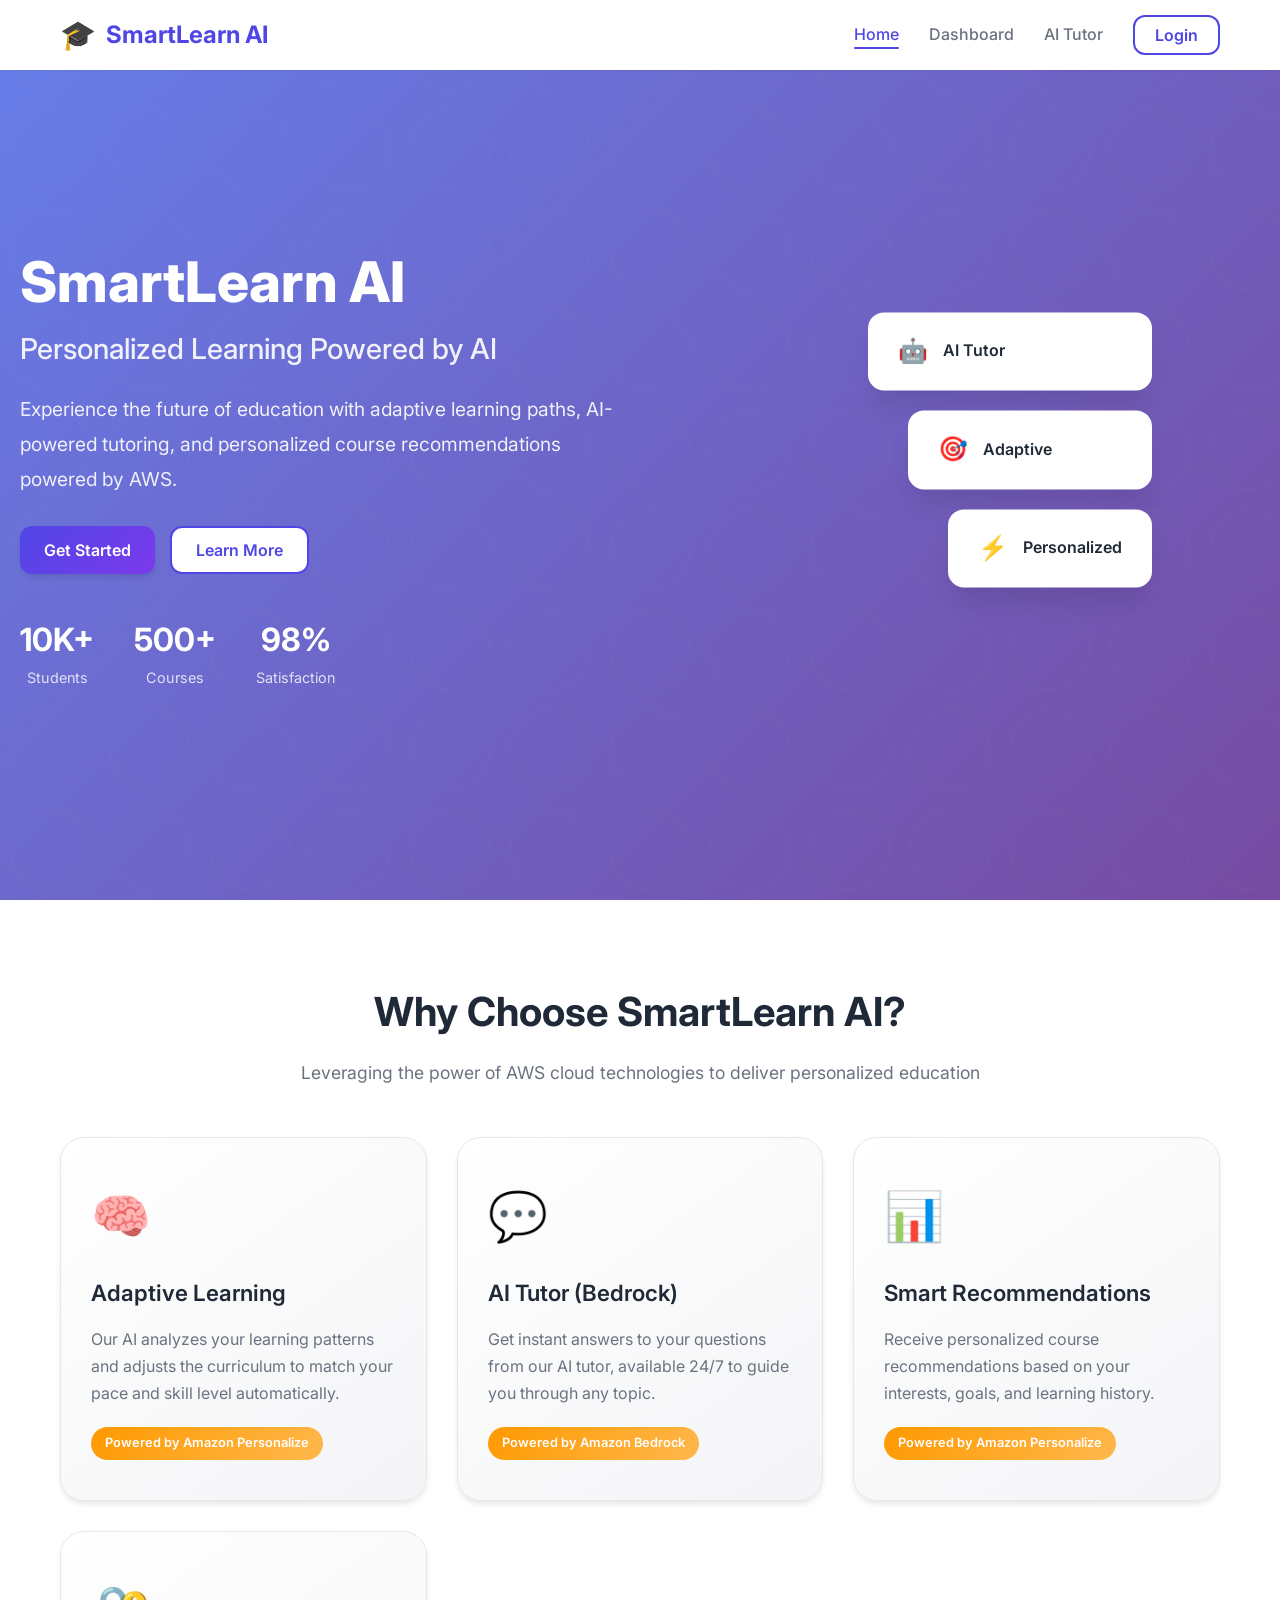
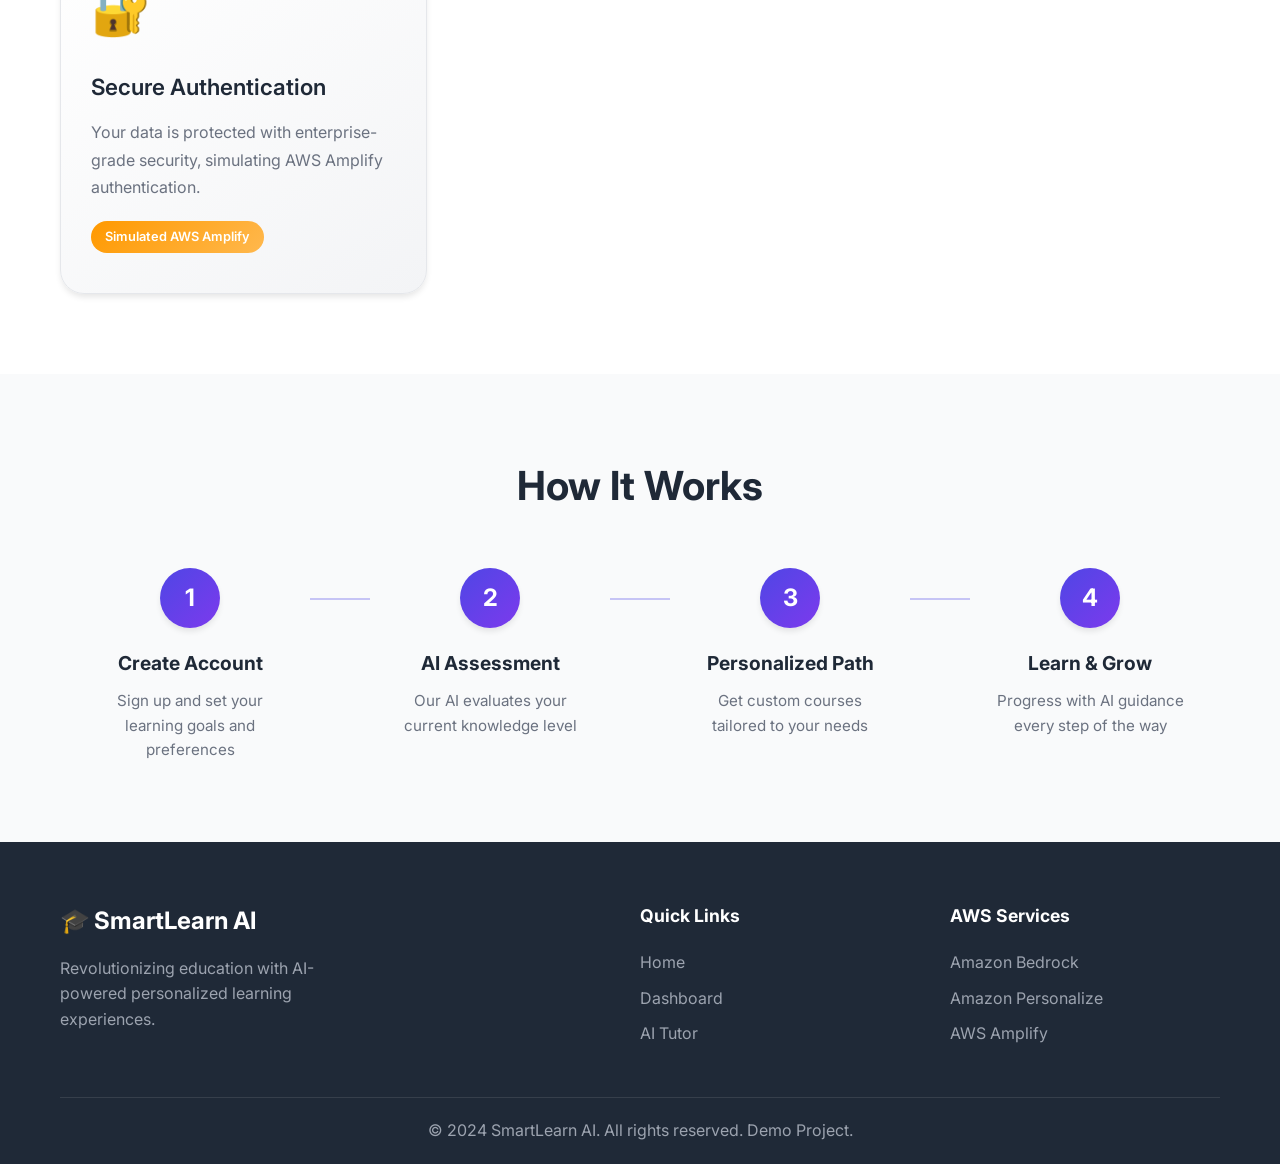
==== smartlearn-ai/index.html @ 58384b1f "first commit" ====
<!DOCTYPE html>
<html lang="en">
<head>
    <meta charset="UTF-8">
    <meta name="viewport" content="width=device-width, initial-scale=1.0">
    <title>SmartLearn AI - Personalized Learning Platform</title>
    <link rel="stylesheet" href="css/style.css">
    <!-- Google Fonts -->
    <link href="https://fonts.googleapis.com/css2?family=Inter:wght@300;400;500;600;700&display=swap" rel="stylesheet">
</head>
<body>
    <!-- Navigation -->
    <nav class="navbar">
        <div class="nav-container">
            <div class="nav-logo">
                <span class="logo-icon">🎓</span>
                <span class="logo-text">SmartLearn AI</span>
            </div>
            <ul class="nav-links">
                <li><a href="index.html" class="active">Home</a></li>
                <li><a href="dashboard.html" id="nav-dashboard">Dashboard</a></li>
                <li><a href="tutor.html" id="nav-tutor">AI Tutor</a></li>
                <li id="auth-link"><button class="btn btn-outline" onclick="openAuthModal()">Login</button></li>
                <li id="logout-link" style="display: none;"><button class="btn btn-outline" onclick="logout()">Logout</button></li>
            </ul>
            <div class="mobile-menu">
                <span></span>
                <span></span>
                <span></span>
            </div>
        </div>
    </nav>

    <!-- Hero Section -->
    <header class="hero">
        <div class="hero-content">
            <h1>SmartLearn AI</h1>
            <h2>Personalized Learning Powered by AI</h2>
            <p>Experience the future of education with adaptive learning paths, AI-powered tutoring, and personalized course recommendations powered by AWS.</p>
            <div class="hero-buttons">
                <button class="btn btn-primary" onclick="openAuthModal()">Get Started</button>
                <button class="btn btn-secondary" onclick="scrollToFeatures()">Learn More</button>
            </div>
            <div class="hero-stats">
                <div class="stat-item">
                    <span class="stat-number">10K+</span>
                    <span class="stat-label">Students</span>
                </div>
                <div class="stat-item">
                    <span class="stat-number">500+</span>
                    <span class="stat-label">Courses</span>
                </div>
                <div class="stat-item">
                    <span class="stat-number">98%</span>
                    <span class="stat-label">Satisfaction</span>
                </div>
            </div>
        </div>
        <div class="hero-visual">
            <div class="floating-card card-1">
                <span class="card-icon">🤖</span>
                <span>AI Tutor</span>
            </div>
            <div class="floating-card card-2">
                <span class="card-icon">🎯</span>
                <span>Adaptive</span>
            </div>
            <div class="floating-card card-3">
                <span class="card-icon">⚡</span>
                <span>Personalized</span>
            </div>
        </div>
    </header>

    <!-- Features Section -->
    <section class="features" id="features">
        <div class="container">
            <h2 class="section-title">Why Choose SmartLearn AI?</h2>
            <p class="section-subtitle">Leveraging the power of AWS cloud technologies to deliver personalized education</p>
            <div class="features-grid">
                <div class="feature-card">
                    <div class="feature-icon">🧠</div>
                    <h3>Adaptive Learning</h3>
                    <p>Our AI analyzes your learning patterns and adjusts the curriculum to match your pace and skill level automatically.</p>
                    <div class="aws-tag">
                        <span>Powered by Amazon Personalize</span>
                    </div>
                </div>
                <div class="feature-card">
                    <div class="feature-icon">💬</div>
                    <h3>AI Tutor (Bedrock)</h3>
                    <p>Get instant answers to your questions from our AI tutor, available 24/7 to guide you through any topic.</p>
                    <div class="aws-tag">
                        <span>Powered by Amazon Bedrock</span>
                    </div>
                </div>
                <div class="feature-card">
                    <div class="feature-icon">📊</div>
                    <h3>Smart Recommendations</h3>
                    <p>Receive personalized course recommendations based on your interests, goals, and learning history.</p>
                    <div class="aws-tag">
                        <span>Powered by Amazon Personalize</span>
                    </div>
                </div>
                <div class="feature-card">
                    <div class="feature-icon">🔐</div>
                    <h3>Secure Authentication</h3>
                    <p>Your data is protected with enterprise-grade security, simulating AWS Amplify authentication.</p>
                    <div class="aws-tag">
                        <span>Simulated AWS Amplify</span>
                    </div>
                </div>
            </div>
        </div>
    </section>

    <!-- How It Works Section -->
    <section class="how-it-works">
        <div class="container">
            <h2 class="section-title">How It Works</h2>
            <div class="steps-container">
                <div class="step">
                    <div class="step-number">1</div>
                    <h3>Create Account</h3>
                    <p>Sign up and set your learning goals and preferences</p>
                </div>
                <div class="step-connector"></div>
                <div class="step">
                    <div class="step-number">2</div>
                    <h3>AI Assessment</h3>
                    <p>Our AI evaluates your current knowledge level</p>
                </div>
                <div class="step-connector"></div>
                <div class="step">
                    <div class="step-number">3</div>
                    <h3>Personalized Path</h3>
                    <p>Get custom courses tailored to your needs</p>
                </div>
                <div class="step-connector"></div>
                <div class="step">
                    <div class="step-number">4</div>
                    <h3>Learn & Grow</h3>
                    <p>Progress with AI guidance every step of the way</p>
                </div>
            </div>
        </div>
    </section>

    <!-- Footer -->
    <footer class="footer">
        <div class="container">
            <div class="footer-content">
                <div class="footer-brand">
                    <span class="logo-icon">🎓</span>
                    <span class="logo-text">SmartLearn AI</span>
                    <p>Revolutionizing education with AI-powered personalized learning experiences.</p>
                </div>
                <div class="footer-links">
                    <h4>Quick Links</h4>
                    <ul>
                        <li><a href="index.html">Home</a></li>
                        <li><a href="dashboard.html">Dashboard</a></li>
                        <li><a href="tutor.html">AI Tutor</a></li>
                    </ul>
                </div>
                <div class="footer-links">
                    <h4>AWS Services</h4>
                    <ul>
                        <li><span>Amazon Bedrock</span></li>
                        <li><span>Amazon Personalize</span></li>
                        <li><span>AWS Amplify</span></li>
                    </ul>
                </div>
            </div>
            <div class="footer-bottom">
                <p>&copy; 2024 SmartLearn AI. All rights reserved. Demo Project.</p>
            </div>
        </div>
    </footer>

    <!-- Auth Modal -->
    <div class="modal" id="auth-modal">
        <div class="modal-content">
            <div class="modal-header">
                <h2 id="auth-modal-title">Welcome to SmartLearn AI</h2>
                <button class="modal-close" onclick="closeAuthModal()">&times;</button>
            </div>
            <div class="modal-body">
                <!-- Login Form -->
                <form id="login-form" onsubmit="handleLogin(event)">
                    <div class="form-group">
                        <label for="login-name">Your Name</label>
                        <input type="text" id="login-name" placeholder="Enter your name" required>
                    </div>
                    <div class="form-group">
                        <label for="login-level">Learning Level</label>
                        <select id="login-level" required>
                            <option value="">Select your level</option>
                            <option value="beginner">Beginner</option>
                            <option value="intermediate">Intermediate</option>
                            <option value="advanced">Advanced</option>
                        </select>
                    </div>
                    <button type="submit" class="btn btn-primary btn-block">Start Learning</button>
                    <p class="form-footer">Demo: No real authentication required</p>
                </form>
            </div>
        </div>
    </div>

    <script src="js/main.js"></script>
</body>
</html>
---- smartlearn-ai/css/style.css ----
/* ========================================
   SmartLearn AI - Main Stylesheet
   ======================================== */

/* CSS Variables */
:root {
    --primary-color: #4F46E5;
    --primary-dark: #4338CA;
    --primary-light: #818CF8;
    --secondary-color: #10B981;
    --accent-color: #F59E0B;
    --bg-light: #F9FAFB;
    --bg-white: #FFFFFF;
    --text-dark: #1F2937;
    --text-gray: #6B7280;
    --text-light: #9CA3AF;
    --border-color: #E5E7EB;
    --shadow-sm: 0 1px 2px 0 rgba(0, 0, 0, 0.05);
    --shadow-md: 0 4px 6px -1px rgba(0, 0, 0, 0.1);
    --shadow-lg: 0 10px 15px -3px rgba(0, 0, 0, 0.1);
    --shadow-xl: 0 20px 25px -5px rgba(0, 0, 0, 0.1);
    --gradient-primary: linear-gradient(135deg, #4F46E5 0%, #7C3AED 100%);
    --gradient-hero: linear-gradient(135deg, #667EEA 0%, #764BA2 100%);
    --gradient-card: linear-gradient(145deg, #FFFFFF 0%, #F3F4F6 100%);
    --radius-sm: 8px;
    --radius-md: 12px;
    --radius-lg: 16px;
    --radius-xl: 24px;
    --transition: all 0.3s ease;
}

/* Reset & Base Styles */
* {
    margin: 0;
    padding: 0;
    box-sizing: border-box;
}

html {
    scroll-behavior: smooth;
}

body {
    font-family: 'Inter', -apple-system, BlinkMacSystemFont, 'Segoe UI', Roboto, sans-serif;
    font-size: 16px;
    line-height: 1.6;
    color: var(--text-dark);
    background-color: var(--bg-light);
    overflow-x: hidden;
}

a {
    text-decoration: none;
    color: inherit;
}

ul {
    list-style: none;
}

button {
    cursor: pointer;
    border: none;
    outline: none;
    font-family: inherit;
}

input, select, textarea {
    font-family: inherit;
    outline: none;
}

.container {
    max-width: 1200px;
    margin: 0 auto;
    padding: 0 20px;
}

/* ========================================
   Navigation Bar
   ======================================== */
.navbar {
    background: var(--bg-white);
    box-shadow: var(--shadow-sm);
    position: fixed;
    top: 0;
    left: 0;
    right: 0;
    z-index: 1000;
    transition: var(--transition);
}

.navbar.scrolled {
    box-shadow: var(--shadow-md);
}

.nav-container {
    max-width: 1200px;
    margin: 0 auto;
    padding: 0 20px;
    display: flex;
    justify-content: space-between;
    align-items: center;
    height: 70px;
}

.nav-logo {
    display: flex;
    align-items: center;
    gap: 10px;
    font-size: 1.5rem;
    font-weight: 700;
    color: var(--primary-color);
}

.logo-icon {
    font-size: 1.8rem;
}

.nav-links {
    display: flex;
    align-items: center;
    gap: 30px;
}

.nav-links a {
    font-weight: 500;
    color: var(--text-gray);
    transition: var(--transition);
    position: relative;
}

.nav-links a:hover,
.nav-links a.active {
    color: var(--primary-color);
}

.nav-links a.active::after {
    content: '';
    position: absolute;
    bottom: -5px;
    left: 0;
    right: 0;
    height: 2px;
    background: var(--primary-color);
    border-radius: 2px;
}

.mobile-menu {
    display: none;
    flex-direction: column;
    gap: 5px;
    cursor: pointer;
}

.mobile-menu span {
    width: 25px;
    height: 3px;
    background: var(--text-dark);
    border-radius: 3px;
    transition: var(--transition);
}

/* Buttons */
.btn {
    display: inline-flex;
    align-items: center;
    justify-content: center;
    padding: 12px 24px;
    font-size: 1rem;
    font-weight: 600;
    border-radius: var(--radius-md);
    transition: var(--transition);
    gap: 8px;
}

.btn-primary {
    background: var(--gradient-primary);
    color: white;
    box-shadow: var(--shadow-md);
}

.btn-primary:hover {
    transform: translateY(-2px);
    box-shadow: var(--shadow-lg);
}

.btn-secondary {
    background: var(--bg-white);
    color: var(--primary-color);
    border: 2px solid var(--primary-color);
}

.btn-secondary:hover {
    background: var(--primary-color);
    color: white;
}

.btn-outline {
    background: transparent;
    color: var(--primary-color);
    border: 2px solid var(--primary-color);
    padding: 8px 20px;
}

.btn-outline:hover {
    background: var(--primary-color);
    color: white;
}

.btn-block {
    width: 100%;
}

.btn-large {
    padding: 16px 32px;
    font-size: 1.1rem;
}

/* ========================================
   Hero Section
   ======================================== */
.hero {
    min-height: 100vh;
    display: flex;
    align-items: center;
    background: var(--gradient-hero);
    padding: 100px 20px 60px;
    position: relative;
    overflow: hidden;
}

.hero::before {
    content: '';
    position: absolute;
    top: 0;
    left: 0;
    right: 0;
    bottom: 0;
    background: url('data:image/svg+xml,<svg xmlns="http://www.w3.org/2000/svg" viewBox="0 0 100 100"><circle cx="50" cy="50" r="40" fill="none" stroke="rgba(255,255,255,0.1)" stroke-width="0.5"/></svg>') repeat;
    background-size: 100px 100px;
    opacity: 0.5;
}

.hero-content {
    max-width: 600px;
    color: white;
    z-index: 1;
}

.hero h1 {
    font-size: 3.5rem;
    font-weight: 800;
    margin-bottom: 10px;
    line-height: 1.2;
}

.hero h2 {
    font-size: 1.8rem;
    font-weight: 500;
    margin-bottom: 20px;
    opacity: 0.9;
}

.hero p {
    font-size: 1.2rem;
    margin-bottom: 30px;
    opacity: 0.9;
    line-height: 1.8;
}

.hero-buttons {
    display: flex;
    gap: 15px;
    margin-bottom: 40px;
}

.hero-stats {
    display: flex;
    gap: 40px;
}

.stat-item {
    text-align: center;
}

.stat-number {
    display: block;
    font-size: 2rem;
    font-weight: 700;
}

.stat-label {
    font-size: 0.9rem;
    opacity: 0.8;
}

.hero-visual {
    position: absolute;
    right: 10%;
    top: 50%;
    transform: translateY(-50%);
    display: flex;
    flex-direction: column;
    gap: 20px;
    z-index: 1;
}

.floating-card {
    background: var(--bg-white);
    padding: 20px 30px;
    border-radius: var(--radius-lg);
    display: flex;
    align-items: center;
    gap: 15px;
    box-shadow: var(--shadow-xl);
    animation: float 3s ease-in-out infinite;
    font-weight: 600;
    color: var(--text-dark);
}

.card-1 {
    animation-delay: 0s;
}

.card-2 {
    animation-delay: 0.5s;
    margin-left: 40px;
}

.card-3 {
    animation-delay: 1s;
    margin-left: 80px;
}

.card-icon {
    font-size: 1.5rem;
}

@keyframes float {
    0%, 100% {
        transform: translateY(0);
    }
    50% {
        transform: translateY(-10px);
    }
}

/* ========================================
   Features Section
   ======================================== */
.features {
    padding: 80px 0;
    background: var(--bg-white);
}

.section-title {
    text-align: center;
    font-size: 2.5rem;
    font-weight: 700;
    margin-bottom: 15px;
    color: var(--text-dark);
}

.section-subtitle {
    text-align: center;
    font-size: 1.1rem;
    color: var(--text-gray);
    margin-bottom: 50px;
}

.features-grid {
    display: grid;
    grid-template-columns: repeat(auto-fit, minmax(280px, 1fr));
    gap: 30px;
    margin-top: 40px;
}

.feature-card {
    background: var(--gradient-card);
    padding: 40px 30px;
    border-radius: var(--radius-xl);
    box-shadow: var(--shadow-md);
    transition: var(--transition);
    border: 1px solid var(--border-color);
}

.feature-card:hover {
    transform: translateY(-10px);
    box-shadow: var(--shadow-xl);
}

.feature-icon {
    font-size: 3rem;
    margin-bottom: 20px;
}

.feature-card h3 {
    font-size: 1.4rem;
    font-weight: 600;
    margin-bottom: 15px;
    color: var(--text-dark);
}

.feature-card p {
    color: var(--text-gray);
    line-height: 1.7;
    margin-bottom: 20px;
}

.aws-tag {
    display: inline-block;
    background: linear-gradient(135deg, #FF9900 0%, #FFB84D 100%);
    color: white;
    padding: 6px 14px;
    border-radius: 20px;
    font-size: 0.8rem;
    font-weight: 600;
}

/* ========================================
   How It Works Section
   ======================================== */
.how-it-works {
    padding: 80px 0;
    background: var(--bg-light);
}

.steps-container {
    display: flex;
    justify-content: center;
    align-items: flex-start;
    gap: 20px;
    flex-wrap: wrap;
    margin-top: 50px;
}

.step {
    text-align: center;
    max-width: 200px;
}

.step-number {
    width: 60px;
    height: 60px;
    background: var(--gradient-primary);
    color: white;
    border-radius: 50%;
    display: flex;
    align-items: center;
    justify-content: center;
    font-size: 1.5rem;
    font-weight: 700;
    margin: 0 auto 20px;
    box-shadow: var(--shadow-md);
}

.step h3 {
    font-size: 1.2rem;
    margin-bottom: 10px;
    color: var(--text-dark);
}

.step p {
    color: var(--text-gray);
    font-size: 0.95rem;
}

.step-connector {
    width: 60px;
    height: 2px;
    background: var(--primary-color);
    margin-top: 30px;
    opacity: 0.3;
}

/* ========================================
   Footer
   ======================================== */
.footer {
    background: var(--text-dark);
    color: white;
    padding: 60px 0 20px;
}

.footer-content {
    display: grid;
    grid-template-columns: 2fr 1fr 1fr;
    gap: 40px;
    margin-bottom: 40px;
}

.footer-brand .logo-icon,
.footer-brand .logo-text {
    font-size: 1.5rem;
    font-weight: 700;
}

.footer-brand p {
    margin-top: 15px;
    color: var(--text-light);
    max-width: 300px;
}

.footer-links h4 {
    font-size: 1.1rem;
    margin-bottom: 20px;
    color: white;
}

.footer-links ul li {
    margin-bottom: 10px;
}

.footer-links a,
.footer-links span {
    color: var(--text-light);
    transition: var(--transition);
}

.footer-links a:hover {
    color: var(--primary-light);
}

.footer-bottom {
    text-align: center;
    padding-top: 20px;
    border-top: 1px solid rgba(255, 255, 255, 0.1);
    color: var(--text-light);
}

/* ========================================
   Modal
   ======================================== */
.modal {
    display: none;
    position: fixed;
    top: 0;
    left: 0;
    right: 0;
    bottom: 0;
    background: rgba(0, 0, 0, 0.6);
    z-index: 2000;
    align-items: center;
    justify-content: center;
    animation: fadeIn 0.3s ease;
}

.modal.active {
    display: flex;
}

@keyframes fadeIn {
    from {
        opacity: 0;
    }
    to {
        opacity: 1;
    }
}

.modal-content {
    background: var(--bg-white);
    border-radius: var(--radius-xl);
    max-width: 450px;
    width: 90%;
    box-shadow: var(--shadow-xl);
    animation: slideUp 0.3s ease;
}

@keyframes slideUp {
    from {
        transform: translateY(30px);
        opacity: 0;
    }
    to {
        transform: translateY(0);
        opacity: 1;
    }
}

.modal-header {
    display: flex;
    justify-content: space-between;
    align-items: center;
    padding: 25px 30px;
    border-bottom: 1px solid var(--border-color);
}

.modal-header h2 {
    font-size: 1.5rem;
    font-weight: 600;
}

.modal-close {
    width: 36px;
    height: 36px;
    background: var(--bg-light);
    border-radius: 50%;
    display: flex;
    align-items: center;
    justify-content: center;
    font-size: 1.5rem;
    color: var(--text-gray);
    transition: var(--transition);
}

.modal-close:hover {
    background: var(--border-color);
    color: var(--text-dark);
}

.modal-body {
    padding: 30px;
}

/* Form Styles */
.form-group {
    margin-bottom: 20px;
}

.form-group label {
    display: block;
    margin-bottom: 8px;
    font-weight: 500;
    color: var(--text-dark);
}

.form-group input,
.form-group select {
    width: 100%;
    padding: 14px 16px;
    border: 2px solid var(--border-color);
    border-radius: var(--radius-md);
    font-size: 1rem;
    transition: var(--transition);
}

.form-group input:focus,
.form-group select:focus {
    border-color: var(--primary-color);
    box-shadow: 0 0 0 3px rgba(79, 70, 229, 0.1);
}

.form-footer {
    text-align: center;
    margin-top: 20px;
    font-size: 0.9rem;
    color: var(--text-gray);
}

/* ========================================
   Dashboard Page Styles
   ======================================== */
.dashboard {
    padding: 100px 0 60px;
    min-height: 100vh;
    background: var(--bg-light);
}

.welcome-section {
    display: flex;
    justify-content: space-between;
    align-items: center;
    margin-bottom: 40px;
    flex-wrap: wrap;
    gap: 20px;
}

.welcome-text h1 {
    font-size: 2rem;
    margin-bottom: 10px;
    color: var(--text-dark);
}

.welcome-text p {
    color: var(--text-gray);
}

.user-level-badge {
    background: var(--gradient-primary);
    color: white;
    padding: 12px 24px;
    border-radius: var(--radius-lg);
    display: flex;
    align-items: center;
    gap: 10px;
}

.level-label {
    opacity: 0.9;
}

.level-value {
    font-weight: 700;
    text-transform: capitalize;
}

/* Stats Grid */
.stats-grid {
    display: grid;
    grid-template-columns: repeat(auto-fit, minmax(220px, 1fr));
    gap: 20px;
    margin-bottom: 40px;
}

.stat-card {
    background: var(--bg-white);
    padding: 25px;
    border-radius: var(--radius-lg);
    box-shadow: var(--shadow-sm);
    display: flex;
    align-items: center;
    gap: 20px;
    transition: var(--transition);
}

.stat-card:hover {
    transform: translateY(-5px);
    box-shadow: var(--shadow-md);
}

.stat-card .stat-icon {
    font-size: 2.5rem;
}

.stat-card .stat-info {
    display: flex;
    flex-direction: column;
}

.stat-card .stat-value {
    font-size: 1.8rem;
    font-weight: 700;
    color: var(--text-dark);
}

.stat-card .stat-label {
    color: var(--text-gray);
    font-size: 0.9rem;
}

/* Level Selector */
.level-selector {
    background: var(--bg-white);
    padding: 30px;
    border-radius: var(--radius-xl);
    margin-bottom: 40px;
    box-shadow: var(--shadow-sm);
}

.level-selector h3 {
    margin-bottom: 20px;
    color: var(--text-dark);
}

.level-buttons {
    display: flex;
    gap: 15px;
    flex-wrap: wrap;
}

.level-btn {
    flex: 1;
    min-width: 150px;
    padding: 20px;
    background: var(--bg-light);
    border: 2px solid var(--border-color);
    border-radius: var(--radius-lg);
    display: flex;
    flex-direction: column;
    align-items: center;
    gap: 10px;
    transition: var(--transition);
}

.level-btn:hover {
    border-color: var(--primary-color);
    background: rgba(79, 70, 229, 0.05);
}

.level-btn.active {
    border-color: var(--primary-color);
    background: rgba(79, 70, 229, 0.1);
}

.level-icon {
    font-size: 2rem;
}

/* Courses Section */
.courses-section {
    margin-bottom: 40px;
}

.section-header {
    margin-bottom: 30px;
}

.section-header h2 {
    font-size: 1.8rem;
    color: var(--text-dark);
    margin-bottom: 10px;
}

.section-header p {
    color: var(--text-gray);
}

.courses-grid {
    display: grid;
    grid-template-columns: repeat(auto-fit, minmax(300px, 1fr));
    gap: 25px;
}

.course-card {
    background: var(--bg-white);
    border-radius: var(--radius-xl);
    overflow: hidden;
    box-shadow: var(--shadow-sm);
    transition: var(--transition);
}

.course-card:hover {
    transform: translateY(-8px);
    box-shadow: var(--shadow-lg);
}

.course-image {
    height: 180px;
    background: var(--gradient-primary);
    display: flex;
    align-items: center;
    justify-content: center;
    font-size: 4rem;
}

.course-content {
    padding: 25px;
}

.course-level {
    display: inline-block;
    background: rgba(79, 70, 229, 0.1);
    color: var(--primary-color);
    padding: 4px 12px;
    border-radius: 20px;
    font-size: 0.8rem;
    font-weight: 600;
    margin-bottom: 12px;
    text-transform: capitalize;
}

.course-content h3 {
    font-size: 1.3rem;
    margin-bottom: 10px;
    color: var(--text-dark);
}

.course-content p {
    color: var(--text-gray);
    margin-bottom: 20px;
    font-size: 0.95rem;
}

.course-meta {
    display: flex;
    justify-content: space-between;
    align-items: center;
    padding-top: 15px;
    border-top: 1px solid var(--border-color);
}

.course-duration {
    color: var(--text-gray);
    font-size: 0.9rem;
}

.course-rating {
    color: var(--accent-color);
    font-weight: 600;
}

/* Continue Learning Section */
.continue-section {
    margin-bottom: 40px;
}

.continue-section h2 {
    font-size: 1.8rem;
    margin-bottom: 25px;
    color: var(--text-dark);
}

.course-progress-card {
    background: var(--bg-white);
    padding: 30px;
    border-radius: var(--radius-xl);
    box-shadow: var(--shadow-sm);
}

.course-progress-card .course-info {
    margin-bottom: 20px;
}

.course-progress-card h3 {
    font-size: 1.4rem;
    color: var(--text-dark);
    margin-bottom: 5px;
}

.course-progress-card .course-info p {
    color: var(--text-gray);
}

.progress-container {
    margin-bottom: 25px;
}

.progress-label {
    display: flex;
    justify-content: space-between;
    margin-bottom: 10px;
    font-size: 0.9rem;
    color: var(--text-gray);
}

.progress-label span:last-child {
    font-weight: 600;
    color: var(--primary-color);
}

.progress-bar {
    height: 10px;
    background: var(--border-color);
    border-radius: 10px;
    overflow: hidden;
}

.progress-fill {
    height: 100%;
    background: var(--gradient-primary);
    border-radius: 10px;
    transition: width 0.5s ease;
}

/* AI Tutor CTA */
.ai-tutor-cta {
    background: var(--gradient-hero);
    padding: 50px;
    border-radius: var(--radius-xl);
    margin-bottom: 40px;
}

.cta-content {
    display: flex;
    align-items: center;
    justify-content: space-between;
    gap: 30px;
    flex-wrap: wrap;
}

.cta-icon {
    font-size: 4rem;
}

.cta-text {
    flex: 1;
    min-width: 300px;
}

.cta-text h2 {
    font-size: 1.8rem;
    color: white;
    margin-bottom: 10px;
}

.cta-text p {
    color: rgba(255, 255, 255, 0.9);
}

/* ========================================
   Tutor Page Styles
   ======================================== */
.tutor-page {
    min-height: 100vh;
    background: var(--bg-light);
    padding: 90px 20px 40px;
    display: flex;
    flex-direction: column;
}

.tutor-container {
    max-width: 900px;
    margin: 0 auto;
    width: 100%;
    flex: 1;
    display: flex;
    flex-direction: column;
}

.tutor-header {
    text-align: center;
    margin-bottom: 30px;
}

.tutor-badge {
    display: inline-flex;
    align-items: center;
    gap: 8px;
    background: linear-gradient(135deg, #FF9900 0%, #FFB84D 100%);
    color: white;
    padding: 8px 20px;
    border-radius: 30px;
    font-size: 0.9rem;
    font-weight: 600;
    margin-bottom: 20px;
}

.tutor-header h1 {
    font-size: 2.5rem;
    color: var(--text-dark);
    margin-bottom: 10px;
}

.tutor-header p {
    color: var(--text-gray);
}

/* Chat Container */
.chat-container {
    flex: 1;
    background: var(--bg-white);
    border-radius: var(--radius-xl);
    padding: 30px;
    margin-bottom: 20px;
    box-shadow: var(--shadow-md);
    overflow-y: auto;
    max-height: 500px;
    min-height: 400px;
}

.chat-message {
    display: flex;
    gap: 15px;
    margin-bottom: 25px;
    animation: messageIn 0.3s ease;
}

@keyframes messageIn {
    from {
        opacity: 0;
        transform: translateY(10px);
    }
    to {
        opacity: 1;
        transform: translateY(0);
    }
}

.chat-message.user-message {
    flex-direction: row-reverse;
}

.message-avatar {
    width: 45px;
    height: 45px;
    border-radius: 50%;
    display: flex;
    align-items: center;
    justify-content: center;
    font-size: 1.5rem;
    flex-shrink: 0;
}

.user-avatar {
    background: var(--primary-color);
}

.bot-avatar {
    background: linear-gradient(135deg, #FF9900 0%, #FFB84D 100%);
}

.message-content {
    max-width: 70%;
    padding: 18px 22px;
    border-radius: var(--radius-lg);
    line-height: 1.6;
}

.user-message .message-content {
    background: var(--primary-color);
    color: white;
    border-bottom-right-radius: 4px;
}

.bot-message .message-content {
    background: var(--bg-light);
    color: var(--text-dark);
    border-bottom-left-radius: 4px;
}

.message-content ul {
    margin: 12px 0;
    padding-left: 20px;
}

.message-content li {
    margin-bottom: 6px;
    list-style: disc;
}

.message-time {
    font-size: 0.8rem;
    color: var(--text-light);
    margin-top: 5px;
}

.user-message .message-time {
    text-align: right;
}

/* Typing Indicator */
.typing-indicator {
    display: flex;
    align-items: center;
    gap: 10px;
    padding: 15px 20px;
    background: var(--bg-light);
    border-radius: var(--radius-lg);
    margin-bottom: 20px;
    color: var(--text-gray);
}

.typing-dot {
    width: 8px;
    height: 8px;
    background: var(--primary-color);
    border-radius: 50%;
    animation: typing 1.4s infinite;
}

.typing-dot:nth-child(2) {
    animation-delay: 0.2s;
}

.typing-dot:nth-child(3) {
    animation-delay: 0.4s;
}

@keyframes typing {
    0%, 60%, 100% {
        transform: translateY(0);
        opacity: 0.4;
    }
    30% {
        transform: translateY(-10px);
        opacity: 1;
    }
}

/* Quick Questions */
.quick-questions {
    margin-bottom: 20px;
}

.quick-label {
    font-size: 0.9rem;
    color: var(--text-gray);
    margin-bottom: 12px;
}

.quick-buttons {
    display: flex;
    flex-wrap: wrap;
    gap: 10px;
}

.quick-btn {
    padding: 10px 18px;
    background: var(--bg-white);
    border: 1px solid var(--border-color);
    border-radius: 25px;
    color: var(--text-dark);
    font-size: 0.9rem;
    transition: var(--transition);
}

.quick-btn:hover {
    background: var(--primary-color);
    color: white;
    border-color: var(--primary-color);
}

/* Chat Input */
.chat-input-container {
    background: var(--bg-white);
    padding: 25px;
    border-radius: var(--radius-xl);
    box-shadow: var(--shadow-md);
}

.chat-input-form {
    display: flex;
    gap: 15px;
}

.chat-input {
    flex: 1;
    padding: 16px 20px;
    border: 2px solid var(--border-color);
    border-radius: var(--radius-lg);
    font-size: 1rem;
    transition: var(--transition);
}

.chat-input:focus {
    border-color: var(--primary-color);
}

.send-button {
    width: 56px;
    height: 56px;
    background: var(--gradient-primary);
    border-radius: var(--radius-lg);
    display: flex;
    align-items: center;
    justify-content: center;
    transition: var(--transition);
}

.send-button:hover {
    transform: scale(1.05);
    box-shadow: var(--shadow-md);
}

.send-icon {
    font-size: 1.3rem;
    color: white;
}

.input-hint {
    text-align: center;
    margin-top: 12px;
    font-size: 0.85rem;
    color: var(--text-gray);
}

.footer-tutor {
    margin-top: auto;
}

/* ========================================
   Responsive Styles
   ======================================== */
@media (max-width: 1024px) {
    .hero-visual {
        display: none;
    }
    
    .hero {
        justify-content: center;
        text-align: center;
    }
    
    .hero-content {
        max-width: 100%;
    }
    
    .hero-buttons {
        justify-content: center;
    }
    
    .hero-stats {
        justify-content: center;
    }
    
    .footer-content {
        grid-template-columns: 1fr 1fr;
    }
    
    .cta-content {
        text-align: center;
        justify-content: center;
    }
}

@media (max-width: 768px) {
    .nav-links {
        display: none;
    }
    
    .mobile-menu {
        display: flex;
    }
    
    .hero h1 {
        font-size: 2.5rem;
    }
    
    .hero h2 {
        font-size: 1.4rem;
    }
    
    .section-title {
        font-size: 2rem;
    }
    
    .features-grid {
        grid-template-columns: 1fr;
    }
    
    .steps-container {
        flex-direction: column;
        align-items: center;
    }
    
    .step-connector {
        width: 2px;
        height: 30px;
        margin: 0;
    }
    
    .footer-content {
        grid-template-columns: 1fr;
        text-align: center;
    }
    
    .footer-brand p {
        max-width: 100%;
    }
    
    .welcome-section {
        flex-direction: column;
        text-align: center;
    }
    
    .stats-grid {
        grid-template-columns: 1fr;
    }
    
    .level-buttons {
        flex-direction: column;
    }
    
    .level-btn {
        width: 100%;
    }
    
    .courses-grid {
        grid-template-columns: 1fr;
    }
    
    .chat-message {
        flex-direction: column;
    }
    
    .chat-message.user-message {
        flex-direction: column;
    }
    
    .message-content {
        max-width: 100%;
    }
    
    .user-message .message-content {
        border-bottom-right-radius: var(--radius-lg);
    }
    
    .bot-message .message-content {
        border-bottom-left-radius: var(--radius-lg);
    }
}

@media (max-width: 480px) {
    .hero h1 {
        font-size: 2rem;
    }
    
    .hero-buttons {
        flex-direction: column;
    }
    
    .btn {
        width: 100%;
    }
    
    .hero-stats {
        flex-direction: column;
        gap: 20px;
    }
    
    .tutor-header h1 {
        font-size: 1.8rem;
    }
    
    .chat-container {
        padding: 20px;
    }
    
    .chat-input-form {
        flex-direction: column;
    }
    
    .send-button {
        width: 100%;
    }
}
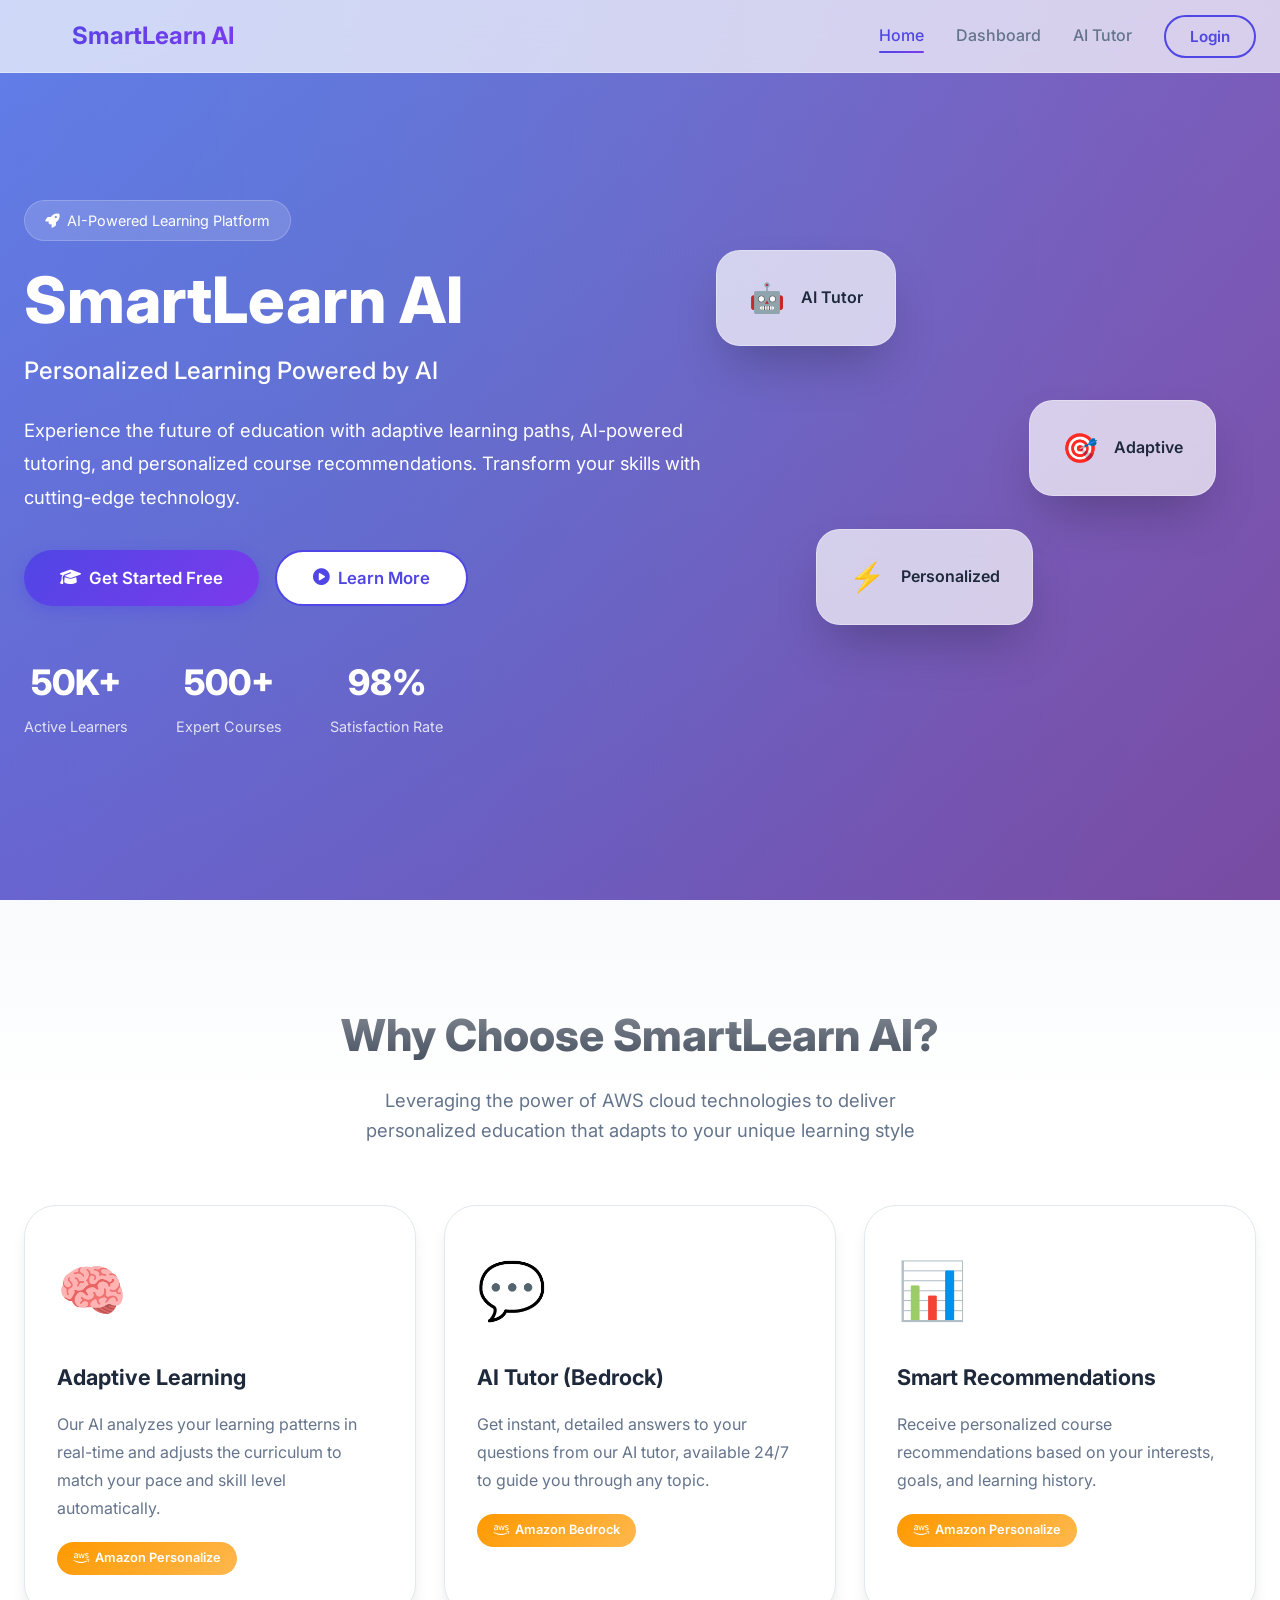
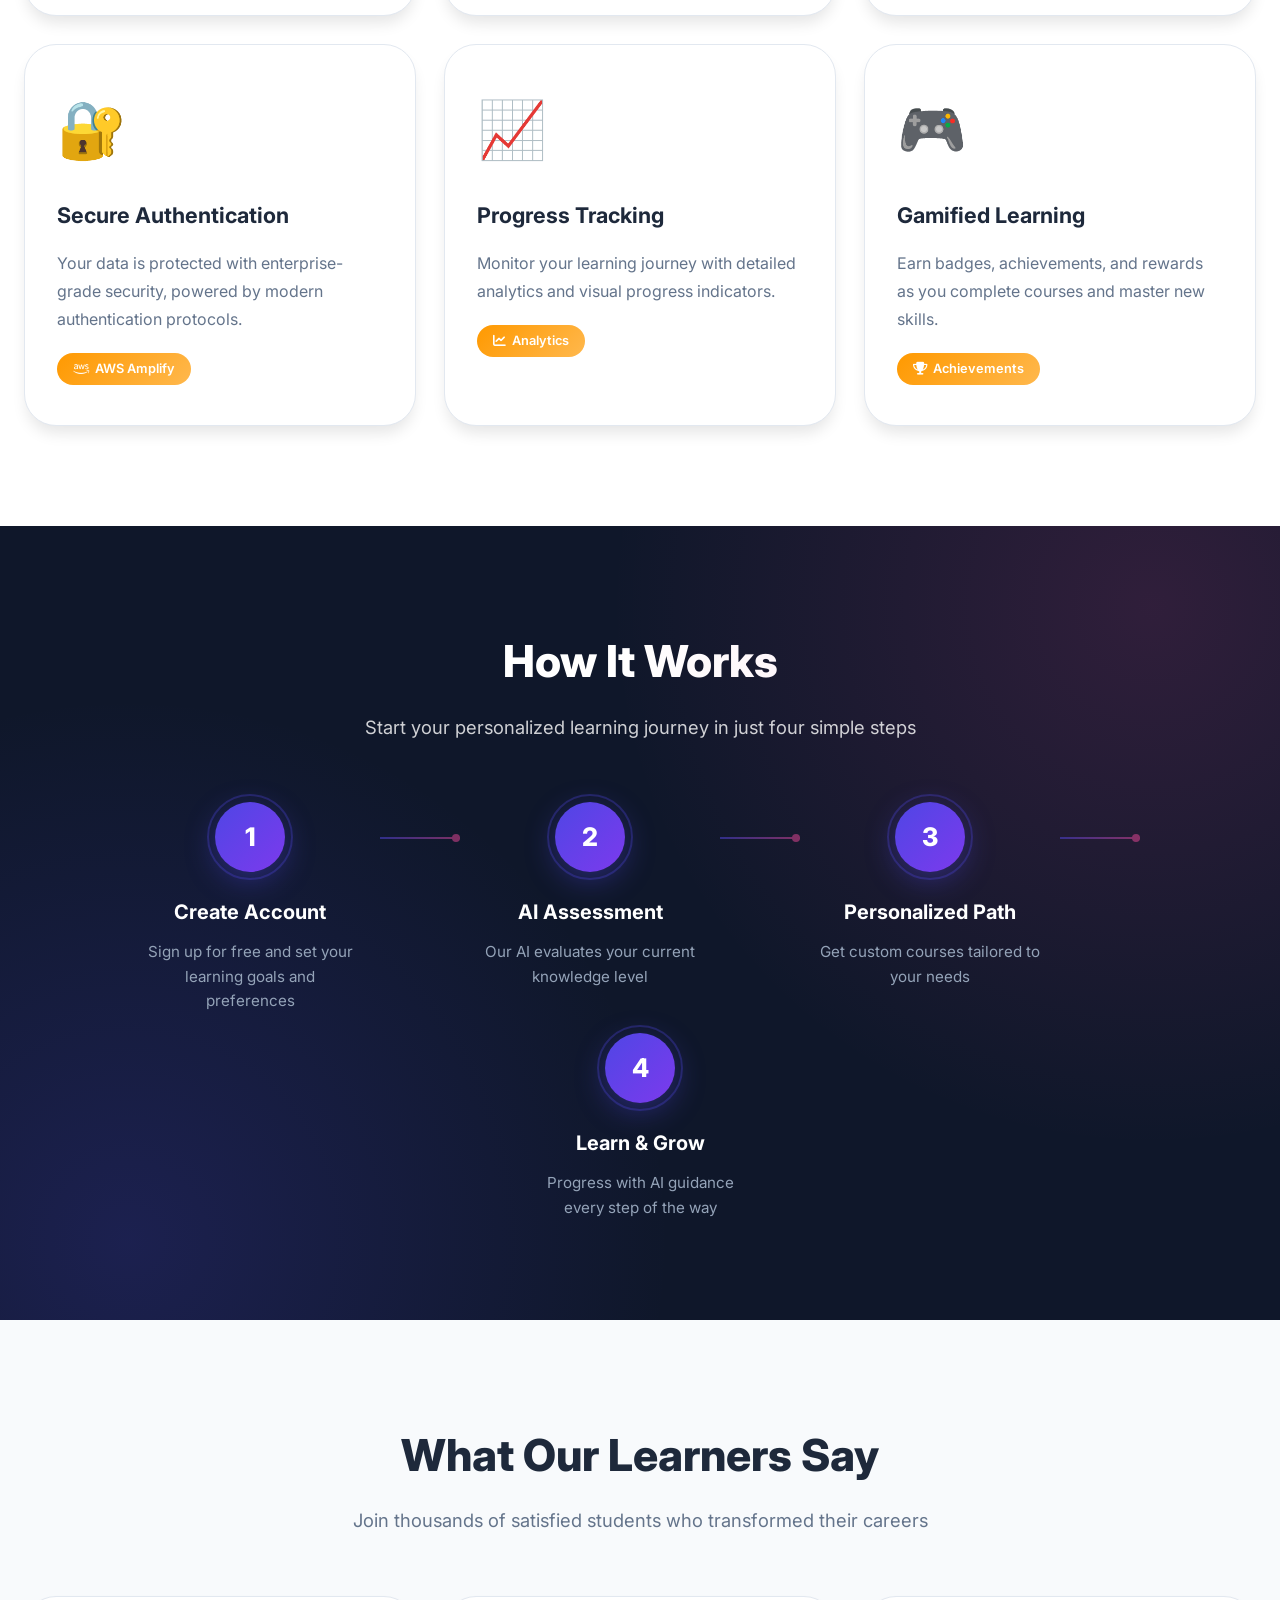
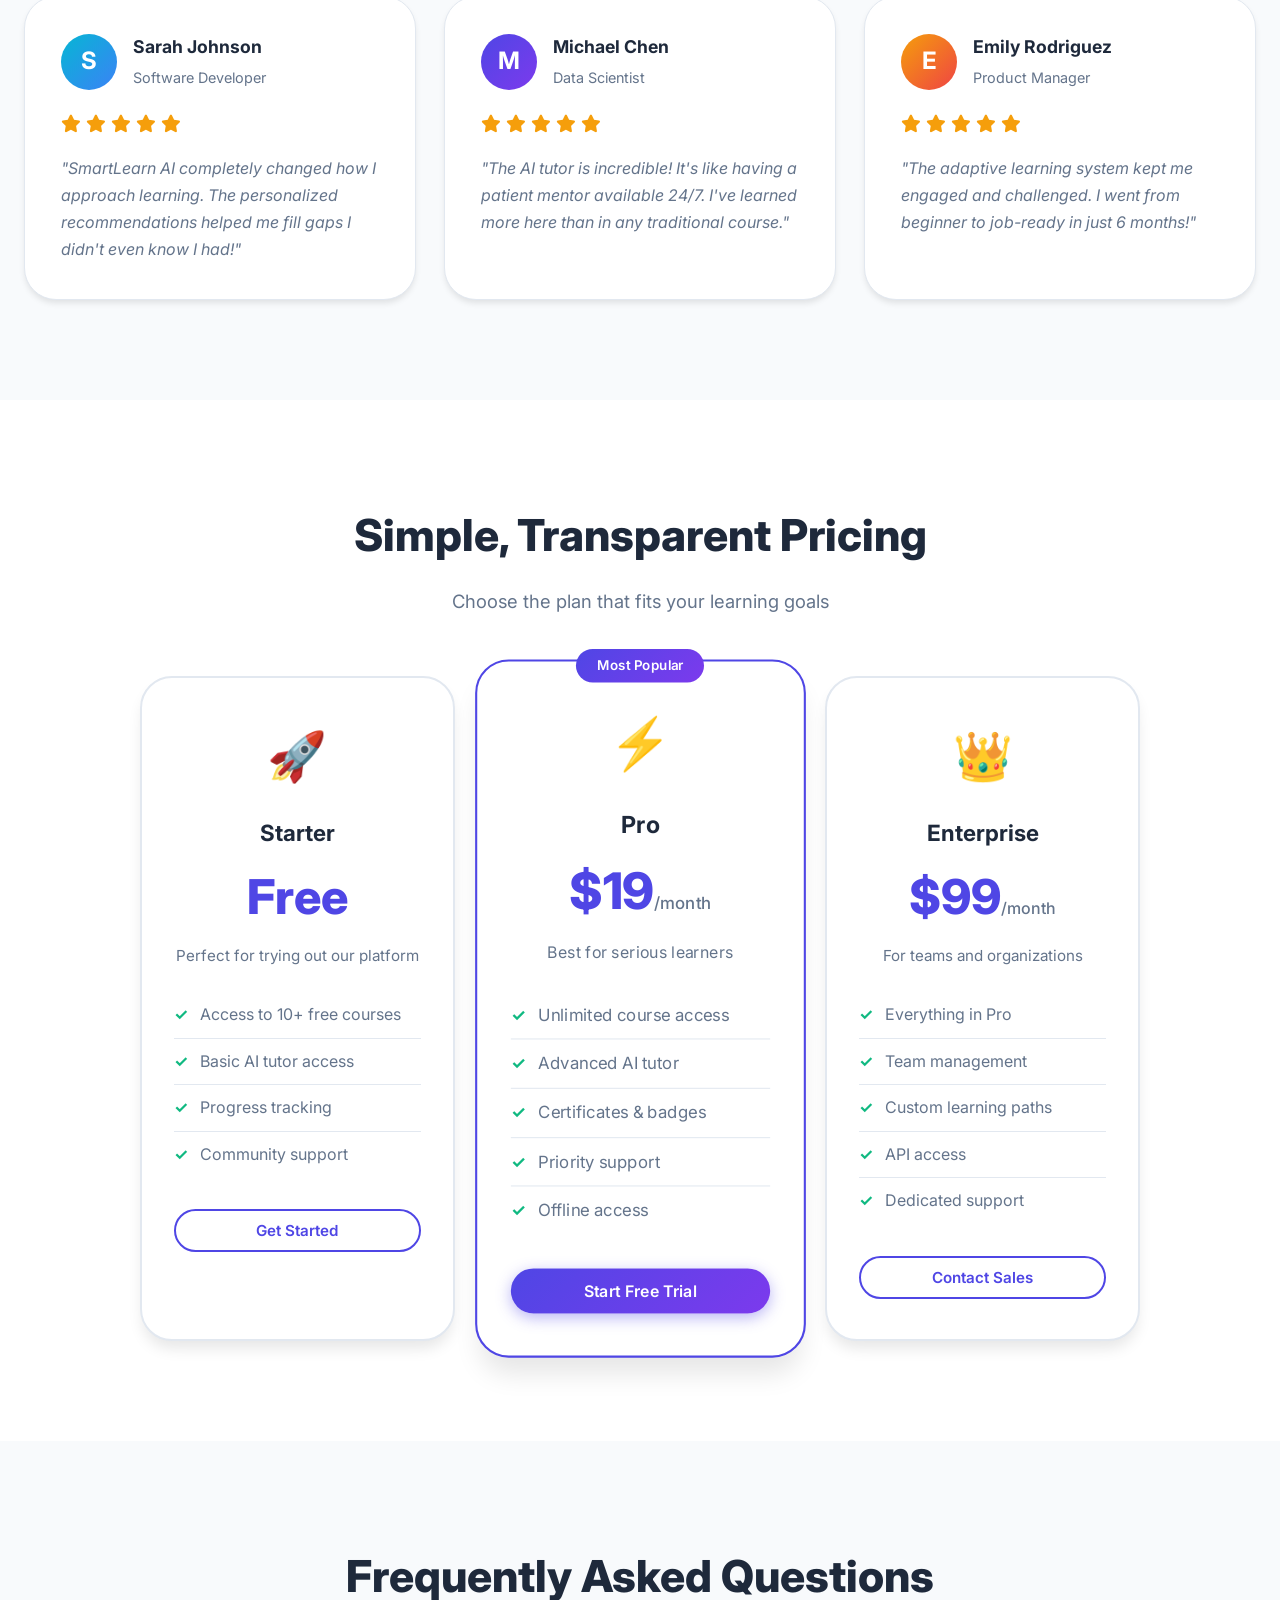
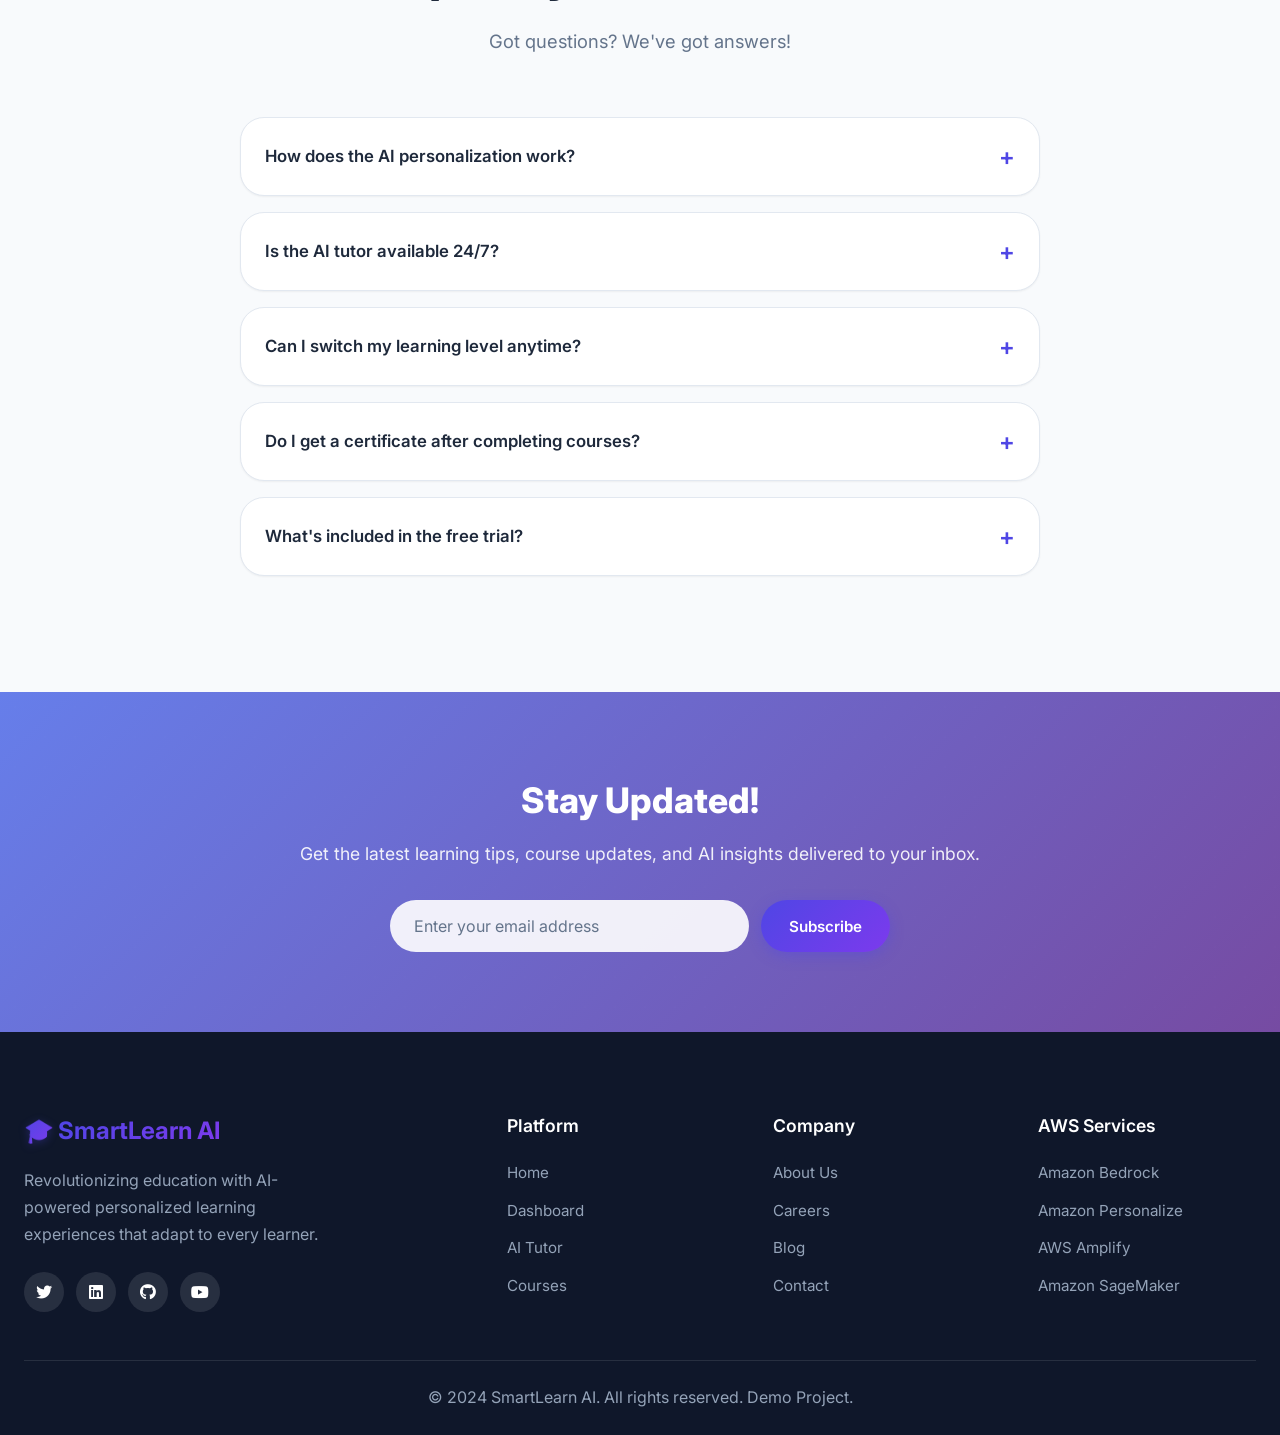
==== commit d773525e: "Final" ====
--- a/smartlearn-ai/index.html
+++ b/smartlearn-ai/index.html
@@ -6,7 +6,9 @@
     <title>SmartLearn AI - Personalized Learning Platform</title>
     <link rel="stylesheet" href="css/style.css">
     <!-- Google Fonts -->
-    <link href="https://fonts.googleapis.com/css2?family=Inter:wght@300;400;500;600;700&display=swap" rel="stylesheet">
+    <link href="https://fonts.googleapis.com/css2?family=Inter:wght@300;400;500;600;700;800&display=swap" rel="stylesheet">
+    <!-- Font Awesome -->
+    <link rel="stylesheet" href="https://cdnjs.cloudflare.com/ajax/libs/font-awesome/6.4.0/css/all.min.css">
 </head>
 <body>
     <!-- Navigation -->
@@ -23,7 +25,7 @@
                 <li id="auth-link"><button class="btn btn-outline" onclick="openAuthModal()">Login</button></li>
                 <li id="logout-link" style="display: none;"><button class="btn btn-outline" onclick="logout()">Logout</button></li>
             </ul>
-            <div class="mobile-menu">
+            <div class="mobile-menu" onclick="toggleMobileMenu()">
                 <span></span>
                 <span></span>
                 <span></span>
@@ -34,25 +36,35 @@
     <!-- Hero Section -->
     <header class="hero">
         <div class="hero-content">
+            <div class="hero-badge">
+                <i class="fas fa-rocket"></i>
+                <span>AI-Powered Learning Platform</span>
+            </div>
             <h1>SmartLearn AI</h1>
             <h2>Personalized Learning Powered by AI</h2>
-            <p>Experience the future of education with adaptive learning paths, AI-powered tutoring, and personalized course recommendations powered by AWS.</p>
+            <p>Experience the future of education with adaptive learning paths, AI-powered tutoring, and personalized course recommendations. Transform your skills with cutting-edge technology.</p>
             <div class="hero-buttons">
-                <button class="btn btn-primary" onclick="openAuthModal()">Get Started</button>
-                <button class="btn btn-secondary" onclick="scrollToFeatures()">Learn More</button>
+                <button class="btn btn-primary btn-large" onclick="openAuthModal()">
+                    <i class="fas fa-graduation-cap"></i>
+                    Get Started Free
+                </button>
+                <button class="btn btn-secondary btn-large" onclick="scrollToFeatures()">
+                    <i class="fas fa-play-circle"></i>
+                    Learn More
+                </button>
             </div>
             <div class="hero-stats">
                 <div class="stat-item">
-                    <span class="stat-number">10K+</span>
-                    <span class="stat-label">Students</span>
+                    <span class="stat-number">50K+</span>
+                    <span class="stat-label">Active Learners</span>
                 </div>
                 <div class="stat-item">
                     <span class="stat-number">500+</span>
-                    <span class="stat-label">Courses</span>
+                    <span class="stat-label">Expert Courses</span>
                 </div>
                 <div class="stat-item">
                     <span class="stat-number">98%</span>
-                    <span class="stat-label">Satisfaction</span>
+                    <span class="stat-label">Satisfaction Rate</span>
                 </div>
             </div>
         </div>
@@ -69,6 +81,7 @@
                 <span class="card-icon">⚡</span>
                 <span>Personalized</span>
             </div>
+          
         </div>
     </header>
 
@@ -76,22 +89,24 @@
     <section class="features" id="features">
         <div class="container">
             <h2 class="section-title">Why Choose SmartLearn AI?</h2>
-            <p class="section-subtitle">Leveraging the power of AWS cloud technologies to deliver personalized education</p>
+            <p class="section-subtitle">Leveraging the power of AWS cloud technologies to deliver personalized education that adapts to your unique learning style</p>
             <div class="features-grid">
                 <div class="feature-card">
                     <div class="feature-icon">🧠</div>
                     <h3>Adaptive Learning</h3>
-                    <p>Our AI analyzes your learning patterns and adjusts the curriculum to match your pace and skill level automatically.</p>
-                    <div class="aws-tag">
-                        <span>Powered by Amazon Personalize</span>
+                    <p>Our AI analyzes your learning patterns in real-time and adjusts the curriculum to match your pace and skill level automatically.</p>
+                    <div class="aws-tag">
+                        <i class="fab fa-aws"></i>
+                        <span>Amazon Personalize</span>
                     </div>
                 </div>
                 <div class="feature-card">
                     <div class="feature-icon">💬</div>
                     <h3>AI Tutor (Bedrock)</h3>
-                    <p>Get instant answers to your questions from our AI tutor, available 24/7 to guide you through any topic.</p>
-                    <div class="aws-tag">
-                        <span>Powered by Amazon Bedrock</span>
+                    <p>Get instant, detailed answers to your questions from our AI tutor, available 24/7 to guide you through any topic.</p>
+                    <div class="aws-tag">
+                        <i class="fab fa-aws"></i>
+                        <span>Amazon Bedrock</span>
                     </div>
                 </div>
                 <div class="feature-card">
@@ -99,15 +114,35 @@
                     <h3>Smart Recommendations</h3>
                     <p>Receive personalized course recommendations based on your interests, goals, and learning history.</p>
                     <div class="aws-tag">
-                        <span>Powered by Amazon Personalize</span>
+                        <i class="fab fa-aws"></i>
+                        <span>Amazon Personalize</span>
                     </div>
                 </div>
                 <div class="feature-card">
                     <div class="feature-icon">🔐</div>
                     <h3>Secure Authentication</h3>
-                    <p>Your data is protected with enterprise-grade security, simulating AWS Amplify authentication.</p>
-                    <div class="aws-tag">
-                        <span>Simulated AWS Amplify</span>
+                    <p>Your data is protected with enterprise-grade security, powered by modern authentication protocols.</p>
+                    <div class="aws-tag">
+                        <i class="fab fa-aws"></i>
+                        <span>AWS Amplify</span>
+                    </div>
+                </div>
+                <div class="feature-card">
+                    <div class="feature-icon">📈</div>
+                    <h3>Progress Tracking</h3>
+                    <p>Monitor your learning journey with detailed analytics and visual progress indicators.</p>
+                    <div class="aws-tag">
+                        <i class="fas fa-chart-line"></i>
+                        <span>Analytics</span>
+                    </div>
+                </div>
+                <div class="feature-card">
+                    <div class="feature-icon">🎮</div>
+                    <h3>Gamified Learning</h3>
+                    <p>Earn badges, achievements, and rewards as you complete courses and master new skills.</p>
+                    <div class="aws-tag">
+                        <i class="fas fa-trophy"></i>
+                        <span>Achievements</span>
                     </div>
                 </div>
             </div>
@@ -118,11 +153,12 @@
     <section class="how-it-works">
         <div class="container">
             <h2 class="section-title">How It Works</h2>
+            <p class="section-subtitle">Start your personalized learning journey in just four simple steps</p>
             <div class="steps-container">
                 <div class="step">
                     <div class="step-number">1</div>
                     <h3>Create Account</h3>
-                    <p>Sign up and set your learning goals and preferences</p>
+                    <p>Sign up for free and set your learning goals and preferences</p>
                 </div>
                 <div class="step-connector"></div>
                 <div class="step">
@@ -146,6 +182,187 @@
         </div>
     </section>
 
+    <!-- Testimonials Section -->
+    <section class="testimonials">
+        <div class="container">
+            <h2 class="section-title">What Our Learners Say</h2>
+            <p class="section-subtitle">Join thousands of satisfied students who transformed their careers</p>
+            <div class="testimonials-grid">
+                <div class="testimonial-card">
+                    <div class="testimonial-header">
+                        <div class="testimonial-avatar blue">S</div>
+                        <div class="testimonial-info">
+                            <h4>Sarah Johnson</h4>
+                            <span>Software Developer</span>
+                        </div>
+                    </div>
+                    <div class="testimonial-rating">
+                        <i class="fas fa-star"></i>
+                        <i class="fas fa-star"></i>
+                        <i class="fas fa-star"></i>
+                        <i class="fas fa-star"></i>
+                        <i class="fas fa-star"></i>
+                    </div>
+                    <p class="testimonial-text">"SmartLearn AI completely changed how I approach learning. The personalized recommendations helped me fill gaps I didn't even know I had!"</p>
+                </div>
+                <div class="testimonial-card">
+                    <div class="testimonial-header">
+                        <div class="testimonial-avatar purple">M</div>
+                        <div class="testimonial-info">
+                            <h4>Michael Chen</h4>
+                            <span>Data Scientist</span>
+                        </div>
+                    </div>
+                    <div class="testimonial-rating">
+                        <i class="fas fa-star"></i>
+                        <i class="fas fa-star"></i>
+                        <i class="fas fa-star"></i>
+                        <i class="fas fa-star"></i>
+                        <i class="fas fa-star"></i>
+                    </div>
+                    <p class="testimonial-text">"The AI tutor is incredible! It's like having a patient mentor available 24/7. I've learned more here than in any traditional course."</p>
+                </div>
+                <div class="testimonial-card">
+                    <div class="testimonial-header">
+                        <div class="testimonial-avatar warm">E</div>
+                        <div class="testimonial-info">
+                            <h4>Emily Rodriguez</h4>
+                            <span>Product Manager</span>
+                        </div>
+                    </div>
+                    <div class="testimonial-rating">
+                        <i class="fas fa-star"></i>
+                        <i class="fas fa-star"></i>
+                        <i class="fas fa-star"></i>
+                        <i class="fas fa-star"></i>
+                        <i class="fas fa-star"></i>
+                    </div>
+                    <p class="testimonial-text">"The adaptive learning system kept me engaged and challenged. I went from beginner to job-ready in just 6 months!"</p>
+                </div>
+            </div>
+        </div>
+    </section>
+
+    <!-- Pricing Section -->
+    <section class="pricing">
+        <div class="container">
+            <h2 class="section-title">Simple, Transparent Pricing</h2>
+            <p class="section-subtitle">Choose the plan that fits your learning goals</p>
+            <div class="pricing-grid">
+                <div class="pricing-card">
+                    <div class="pricing-icon">🚀</div>
+                    <h3>Starter</h3>
+                    <div class="pricing-price">Free</div>
+                    <p class="pricing-desc">Perfect for trying out our platform</p>
+                    <ul class="pricing-features">
+                        <li><span class="check">✓</span> Access to 10+ free courses</li>
+                        <li><span class="check">✓</span> Basic AI tutor access</li>
+                        <li><span class="check">✓</span> Progress tracking</li>
+                        <li><span class="check">✓</span> Community support</li>
+                    </ul>
+                    <button class="btn btn-outline btn-block" onclick="openAuthModal()">Get Started</button>
+                </div>
+                <div class="pricing-card featured">
+                    <div class="pricing-icon">⚡</div>
+                    <h3>Pro</h3>
+                    <div class="pricing-price">$19<span>/month</span></div>
+                    <p class="pricing-desc">Best for serious learners</p>
+                    <ul class="pricing-features">
+                        <li><span class="check">✓</span> Unlimited course access</li>
+                        <li><span class="check">✓</span> Advanced AI tutor</li>
+                        <li><span class="check">✓</span> Certificates & badges</li>
+                        <li><span class="check">✓</span> Priority support</li>
+                        <li><span class="check">✓</span> Offline access</li>
+                    </ul>
+                    <button class="btn btn-primary btn-block" onclick="openAuthModal()">Start Free Trial</button>
+                </div>
+                <div class="pricing-card">
+                    <div class="pricing-icon">👑</div>
+                    <h3>Enterprise</h3>
+                    <div class="pricing-price">$99<span>/month</span></div>
+                    <p class="pricing-desc">For teams and organizations</p>
+                    <ul class="pricing-features">
+                        <li><span class="check">✓</span> Everything in Pro</li>
+                        <li><span class="check">✓</span> Team management</li>
+                        <li><span class="check">✓</span> Custom learning paths</li>
+                        <li><span class="check">✓</span> API access</li>
+                        <li><span class="check">✓</span> Dedicated support</li>
+                    </ul>
+                    <button class="btn btn-outline btn-block" onclick="openAuthModal()">Contact Sales</button>
+                </div>
+            </div>
+        </div>
+    </section>
+
+    <!-- FAQ Section -->
+    <section class="faq">
+        <div class="container">
+            <h2 class="section-title">Frequently Asked Questions</h2>
+            <p class="section-subtitle">Got questions? We've got answers!</p>
+            <div class="faq-container">
+                <div class="faq-item">
+                    <button class="faq-question" onclick="toggleFaq(this)">
+                        <span>How does the AI personalization work?</span>
+                        <span class="faq-icon">+</span>
+                    </button>
+                    <div class="faq-answer">
+                        <p>Our AI analyzes your learning patterns, quiz results, and interaction data to create a personalized learning path. It adapts in real-time based on your performance, ensuring you're always challenged at the right level.</p>
+                    </div>
+                </div>
+                <div class="faq-item">
+                    <button class="faq-question" onclick="toggleFaq(this)">
+                        <span>Is the AI tutor available 24/7?</span>
+                        <span class="faq-icon">+</span>
+                    </button>
+                    <div class="faq-answer">
+                        <p>Yes! Our AI tutor is available around the clock to help you with any questions. Whether it's midnight or early morning, you can get instant answers and explanations.</p>
+                    </div>
+                </div>
+                <div class="faq-item">
+                    <button class="faq-question" onclick="toggleFaq(this)">
+                        <span>Can I switch my learning level anytime?</span>
+                        <span class="faq-icon">+</span>
+                    </button>
+                    <div class="faq-answer">
+                        <p>Absolutely! You can change your learning level at any time from your dashboard. The AI will then adjust your course recommendations accordingly.</p>
+                    </div>
+                </div>
+                <div class="faq-item">
+                    <button class="faq-question" onclick="toggleFaq(this)">
+                        <span>Do I get a certificate after completing courses?</span>
+                        <span class="faq-icon">+</span>
+                    </button>
+                    <div class="faq-answer">
+                        <p>Yes, upon completing any course, you'll receive a digital certificate that you can share on LinkedIn and other platforms. Pro and Enterprise users get verified certificates.</p>
+                    </div>
+                </div>
+                <div class="faq-item">
+                    <button class="faq-question" onclick="toggleFaq(this)">
+                        <span>What's included in the free trial?</span>
+                        <span class="faq-icon">+</span>
+                    </button>
+                    <div class="faq-answer">
+                        <p>The 14-day free trial includes full access to all Pro features: unlimited courses, advanced AI tutor, certificates, and priority support. No credit card required!</p>
+                    </div>
+                </div>
+            </div>
+        </div>
+    </section>
+
+    <!-- Newsletter Section -->
+    <section class="newsletter">
+        <div class="container">
+            <div class="newsletter-content">
+                <h2>Stay Updated!</h2>
+                <p>Get the latest learning tips, course updates, and AI insights delivered to your inbox.</p>
+                <form class="newsletter-form" onsubmit="handleNewsletter(event)">
+                    <input type="email" placeholder="Enter your email address" required>
+                    <button type="submit" class="btn btn-primary">Subscribe</button>
+                </form>
+            </div>
+        </div>
+    </section>
+
     <!-- Footer -->
     <footer class="footer">
         <div class="container">
@@ -153,14 +370,30 @@
                 <div class="footer-brand">
                     <span class="logo-icon">🎓</span>
                     <span class="logo-text">SmartLearn AI</span>
-                    <p>Revolutionizing education with AI-powered personalized learning experiences.</p>
+                    <p>Revolutionizing education with AI-powered personalized learning experiences that adapt to every learner.</p>
+                    <div class="footer-social">
+                        <a href="#"><i class="fab fa-twitter"></i></a>
+                        <a href="#"><i class="fab fa-linkedin"></i></a>
+                        <a href="#"><i class="fab fa-github"></i></a>
+                        <a href="#"><i class="fab fa-youtube"></i></a>
+                    </div>
                 </div>
                 <div class="footer-links">
-                    <h4>Quick Links</h4>
+                    <h4>Platform</h4>
                     <ul>
                         <li><a href="index.html">Home</a></li>
                         <li><a href="dashboard.html">Dashboard</a></li>
                         <li><a href="tutor.html">AI Tutor</a></li>
+                        <li><a href="#">Courses</a></li>
+                    </ul>
+                </div>
+                <div class="footer-links">
+                    <h4>Company</h4>
+                    <ul>
+                        <li><a href="#">About Us</a></li>
+                        <li><a href="#">Careers</a></li>
+                        <li><a href="#">Blog</a></li>
+                        <li><a href="#">Contact</a></li>
                     </ul>
                 </div>
                 <div class="footer-links">
@@ -169,6 +402,7 @@
                         <li><span>Amazon Bedrock</span></li>
                         <li><span>Amazon Personalize</span></li>
                         <li><span>AWS Amplify</span></li>
+                        <li><span>Amazon SageMaker</span></li>
                     </ul>
                 </div>
             </div>
@@ -209,5 +443,36 @@
     </div>
 
     <script src="js/main.js"></script>
+    <script>
+        // Toggle mobile menu
+        function toggleMobileMenu() {
+            const mobileMenu = document.querySelector('.mobile-menu');
+            const navLinks = document.querySelector('.nav-links');
+            mobileMenu.classList.toggle('active');
+            navLinks.classList.toggle('active');
+        }
+
+        // Toggle FAQ
+        function toggleFaq(button) {
+            const faqItem = button.parentElement;
+            faqItem.classList.toggle('active');
+        }
+
+        // Handle newsletter subscription
+        function handleNewsletter(event) {
+            event.preventDefault();
+            const email = event.target.querySelector('input').value;
+            alert(`Thanks for subscribing! We'll send updates to ${email}`);
+            event.target.reset();
+        }
+
+        // Smooth scroll to features
+        function scrollToFeatures() {
+            const features = document.getElementById('features');
+            if (features) {
+                features.scrollIntoView({ behavior: 'smooth' });
+            }
+        }
+    </script>
 </body>
 </html>
--- a/smartlearn-ai/css/style.css
+++ b/smartlearn-ai/css/style.css
@@ -1,32 +1,44 @@
 /* ========================================
-   SmartLearn AI - Main Stylesheet
+   SmartLearn AI - Enhanced Stylesheet
    ======================================== */
 
-/* CSS Variables */
+/* CSS Variables - Modern Color Scheme */
 :root {
     --primary-color: #4F46E5;
     --primary-dark: #4338CA;
     --primary-light: #818CF8;
     --secondary-color: #10B981;
     --accent-color: #F59E0B;
-    --bg-light: #F9FAFB;
+    --accent-pink: #EC4899;
+    --accent-cyan: #06B6D4;
+    --bg-light: #F8FAFC;
     --bg-white: #FFFFFF;
-    --text-dark: #1F2937;
-    --text-gray: #6B7280;
-    --text-light: #9CA3AF;
-    --border-color: #E5E7EB;
+    --bg-dark: #0F172A;
+    --text-dark: #1E293B;
+    --text-gray: #64748B;
+    --text-light: #94A3B8;
+    --border-color: #E2E8F0;
     --shadow-sm: 0 1px 2px 0 rgba(0, 0, 0, 0.05);
     --shadow-md: 0 4px 6px -1px rgba(0, 0, 0, 0.1);
     --shadow-lg: 0 10px 15px -3px rgba(0, 0, 0, 0.1);
     --shadow-xl: 0 20px 25px -5px rgba(0, 0, 0, 0.1);
+    --shadow-2xl: 0 25px 50px -12px rgba(0, 0, 0, 0.25);
     --gradient-primary: linear-gradient(135deg, #4F46E5 0%, #7C3AED 100%);
     --gradient-hero: linear-gradient(135deg, #667EEA 0%, #764BA2 100%);
-    --gradient-card: linear-gradient(145deg, #FFFFFF 0%, #F3F4F6 100%);
+    --gradient-card: linear-gradient(145deg, #FFFFFF 0%, #F8FAFC 100%);
+    --gradient-warm: linear-gradient(135deg, #F59E0B 0%, #EF4444 100%);
+    --gradient-cool: linear-gradient(135deg, #06B6D4 0%, #3B82F6 100%);
+    --gradient-sunset: linear-gradient(135deg, #EC4899 0%, #F59E0B 100%);
+    --glass-bg: rgba(255, 255, 255, 0.7);
+    --glass-border: rgba(255, 255, 255, 0.3);
     --radius-sm: 8px;
     --radius-md: 12px;
     --radius-lg: 16px;
     --radius-xl: 24px;
-    --transition: all 0.3s ease;
+    --radius-2xl: 32px;
+    --radius-full: 9999px;
+    --transition: all 0.3s cubic-bezier(0.4, 0, 0.2, 1);
+    --transition-fast: all 0.15s ease;
 }
 
 /* Reset & Base Styles */
@@ -47,6 +59,8 @@
     color: var(--text-dark);
     background-color: var(--bg-light);
     overflow-x: hidden;
+    -webkit-font-smoothing: antialiased;
+    -moz-osx-font-smoothing: grayscale;
 }
 
 a {
@@ -71,17 +85,19 @@
 }
 
 .container {
-    max-width: 1200px;
+    max-width: 1280px;
     margin: 0 auto;
-    padding: 0 20px;
+    padding: 0 24px;
 }
 
 /* ========================================
    Navigation Bar
    ======================================== */
 .navbar {
-    background: var(--bg-white);
-    box-shadow: var(--shadow-sm);
+    background: var(--glass-bg);
+    backdrop-filter: blur(20px);
+    -webkit-backdrop-filter: blur(20px);
+    border-bottom: 1px solid var(--glass-border);
     position: fixed;
     top: 0;
     left: 0;
@@ -91,36 +107,41 @@
 }
 
 .navbar.scrolled {
-    box-shadow: var(--shadow-md);
+    box-shadow: var(--shadow-lg);
+    background: rgba(255, 255, 255, 0.95);
 }
 
 .nav-container {
-    max-width: 1200px;
+    max-width: 1280px;
     margin: 0 auto;
-    padding: 0 20px;
+    padding: 0 24px;
     display: flex;
     justify-content: space-between;
     align-items: center;
-    height: 70px;
+    height: 72px;
 }
 
 .nav-logo {
     display: flex;
     align-items: center;
-    gap: 10px;
+    gap: 12px;
     font-size: 1.5rem;
     font-weight: 700;
-    color: var(--primary-color);
+    background: var(--gradient-primary);
+    -webkit-background-clip: text;
+    -webkit-text-fill-color: transparent;
+    background-clip: text;
 }
 
 .logo-icon {
     font-size: 1.8rem;
+    filter: drop-shadow(0 2px 4px rgba(79, 70, 229, 0.3));
 }
 
 .nav-links {
     display: flex;
     align-items: center;
-    gap: 30px;
+    gap: 32px;
 }
 
 .nav-links a {
@@ -128,6 +149,19 @@
     color: var(--text-gray);
     transition: var(--transition);
     position: relative;
+    padding: 8px 0;
+}
+
+.nav-links a::after {
+    content: '';
+    position: absolute;
+    bottom: 0;
+    left: 0;
+    width: 0;
+    height: 2px;
+    background: var(--gradient-primary);
+    border-radius: 2px;
+    transition: var(--transition);
 }
 
 .nav-links a:hover,
@@ -135,30 +169,37 @@
     color: var(--primary-color);
 }
 
+.nav-links a:hover::after,
 .nav-links a.active::after {
-    content: '';
-    position: absolute;
-    bottom: -5px;
-    left: 0;
-    right: 0;
-    height: 2px;
-    background: var(--primary-color);
-    border-radius: 2px;
+    width: 100%;
 }
 
 .mobile-menu {
     display: none;
     flex-direction: column;
-    gap: 5px;
+    gap: 6px;
     cursor: pointer;
+    padding: 8px;
 }
 
 .mobile-menu span {
-    width: 25px;
-    height: 3px;
+    width: 24px;
+    height: 2px;
     background: var(--text-dark);
-    border-radius: 3px;
-    transition: var(--transition);
+    border-radius: 2px;
+    transition: var(--transition);
+}
+
+.mobile-menu.active span:nth-child(1) {
+    transform: rotate(45deg) translate(6px, 6px);
+}
+
+.mobile-menu.active span:nth-child(2) {
+    opacity: 0;
+}
+
+.mobile-menu.active span:nth-child(3) {
+    transform: rotate(-45deg) translate(6px, -6px);
 }
 
 /* Buttons */
@@ -166,23 +207,41 @@
     display: inline-flex;
     align-items: center;
     justify-content: center;
-    padding: 12px 24px;
-    font-size: 1rem;
+    padding: 12px 28px;
+    font-size: 0.95rem;
     font-weight: 600;
-    border-radius: var(--radius-md);
+    border-radius: var(--radius-full);
     transition: var(--transition);
     gap: 8px;
+    position: relative;
+    overflow: hidden;
+}
+
+.btn::before {
+    content: '';
+    position: absolute;
+    top: 0;
+    left: 0;
+    width: 100%;
+    height: 100%;
+    background: linear-gradient(90deg, transparent, rgba(255,255,255,0.2), transparent);
+    transform: translateX(-100%);
+    transition: var(--transition);
+}
+
+.btn:hover::before {
+    transform: translateX(100%);
 }
 
 .btn-primary {
     background: var(--gradient-primary);
     color: white;
-    box-shadow: var(--shadow-md);
+    box-shadow: 0 4px 14px rgba(79, 70, 229, 0.4);
 }
 
 .btn-primary:hover {
     transform: translateY(-2px);
-    box-shadow: var(--shadow-lg);
+    box-shadow: 0 6px 20px rgba(79, 70, 229, 0.5);
 }
 
 .btn-secondary {
@@ -200,12 +259,24 @@
     background: transparent;
     color: var(--primary-color);
     border: 2px solid var(--primary-color);
-    padding: 8px 20px;
+    padding: 10px 24px;
 }
 
 .btn-outline:hover {
     background: var(--primary-color);
     color: white;
+    box-shadow: var(--shadow-md);
+}
+
+.btn-ghost {
+    background: transparent;
+    color: var(--text-gray);
+    padding: 8px 16px;
+}
+
+.btn-ghost:hover {
+    color: var(--primary-color);
+    background: rgba(79, 70, 229, 0.1);
 }
 
 .btn-block {
@@ -213,8 +284,13 @@
 }
 
 .btn-large {
-    padding: 16px 32px;
-    font-size: 1.1rem;
+    padding: 16px 36px;
+    font-size: 1.05rem;
+}
+
+.btn-sm {
+    padding: 8px 16px;
+    font-size: 0.85rem;
 }
 
 /* ========================================
@@ -225,205 +301,350 @@
     display: flex;
     align-items: center;
     background: var(--gradient-hero);
-    padding: 100px 20px 60px;
+    padding: 120px 24px 80px;
     position: relative;
     overflow: hidden;
 }
 
 .hero::before {
+    content: '';
+    position: absolute;
+    top: -50%;
+    left: -50%;
+    width: 200%;
+    height: 200%;
+    background: 
+        radial-gradient(circle at 20% 80%, rgba(79, 70, 229, 0.15) 0%, transparent 50%),
+        radial-gradient(circle at 80% 20%, rgba(236, 72, 153, 0.1) 0%, transparent 50%),
+        radial-gradient(circle at 40% 40%, rgba(6, 182, 212, 0.1) 0%, transparent 40%);
+    animation: heroGlow 20s ease-in-out infinite;
+}
+
+@keyframes heroGlow {
+    0%, 100% {
+        transform: translate(0, 0) rotate(0deg);
+    }
+    33% {
+        transform: translate(2%, 2%) rotate(1deg);
+    }
+    66% {
+        transform: translate(-1%, 1%) rotate(-1deg);
+    }
+}
+
+.hero-content {
+    max-width: 680px;
+    color: white;
+    z-index: 1;
+    position: relative;
+}
+
+.hero-badge {
+    display: inline-flex;
+    align-items: center;
+    gap: 8px;
+    background: rgba(255, 255, 255, 0.15);
+    backdrop-filter: blur(10px);
+    padding: 8px 20px;
+    border-radius: var(--radius-full);
+    font-size: 0.9rem;
+    margin-bottom: 24px;
+    border: 1px solid rgba(255, 255, 255, 0.2);
+    animation: fadeInDown 0.6s ease-out;
+}
+
+@keyframes fadeInDown {
+    from {
+        opacity: 0;
+        transform: translateY(-20px);
+    }
+    to {
+        opacity: 1;
+        transform: translateY(0);
+    }
+}
+
+.hero h1 {
+    font-size: 4rem;
+    font-weight: 800;
+    margin-bottom: 16px;
+    line-height: 1.1;
+    animation: fadeInUp 0.6s ease-out 0.1s both;
+}
+
+@keyframes fadeInUp {
+    from {
+        opacity: 0;
+        transform: translateY(30px);
+    }
+    to {
+        opacity: 1;
+        transform: translateY(0);
+    }
+}
+
+.hero h2 {
+    font-size: 1.5rem;
+    font-weight: 500;
+    margin-bottom: 24px;
+    opacity: 0.95;
+    animation: fadeInUp 0.6s ease-out 0.2s both;
+}
+
+.hero p {
+    font-size: 1.15rem;
+    margin-bottom: 36px;
+    opacity: 0.9;
+    line-height: 1.8;
+    animation: fadeInUp 0.6s ease-out 0.3s both;
+}
+
+.hero-buttons {
+    display: flex;
+    gap: 16px;
+    margin-bottom: 48px;
+    animation: fadeInUp 0.6s ease-out 0.4s both;
+}
+
+.hero-stats {
+    display: flex;
+    gap: 48px;
+    animation: fadeInUp 0.6s ease-out 0.5s both;
+}
+
+.stat-item {
+    text-align: center;
+}
+
+.stat-number {
+    display: block;
+    font-size: 2.2rem;
+    font-weight: 800;
+    margin-bottom: 4px;
+}
+
+.stat-label {
+    font-size: 0.9rem;
+    opacity: 0.8;
+}
+
+.hero-visual {
+    position: absolute;
+    right: 5%;
+    top: 50%;
+    transform: translateY(-50%);
+    z-index: 1;
+    width: 500px;
+    height: 500px;
+    animation: float 6s ease-in-out infinite;
+}
+
+@keyframes float {
+    0%, 100% {
+        transform: translateY(-50%) translateX(0);
+    }
+    50% {
+        transform: translateY(-55%) translateX(10px);
+    }
+}
+
+.floating-card {
+    position: absolute;
+    background: var(--glass-bg);
+    backdrop-filter: blur(20px);
+    padding: 24px 32px;
+    border-radius: var(--radius-xl);
+    display: flex;
+    align-items: center;
+    gap: 16px;
+    box-shadow: var(--shadow-2xl);
+    font-weight: 600;
+    color: var(--text-dark);
+    border: 1px solid var(--glass-border);
+    transition: var(--transition);
+}
+
+.floating-card:hover {
+    transform: scale(1.05);
+    box-shadow: var(--shadow-2xl);
+}
+
+.card-1 {
+    top: 10%;
+    left: 0;
+    animation-delay: 0s;
+}
+
+.card-2 {
+    top: 40%;
+    right: 0;
+    animation-delay: 1s;
+}
+
+.card-3 {
+    bottom: 15%;
+    left: 20%;
+    animation-delay: 2s;
+}
+
+.card-4 {
+    bottom: 35%;
+    right: 10%;
+    animation-delay: 1.5s;
+}
+
+.card-icon {
+    font-size: 1.8rem;
+}
+
+/* ========================================
+   Features Section
+   ======================================== */
+.features {
+    padding: 100px 0;
+    background: var(--bg-white);
+    position: relative;
+}
+
+.features::before {
+    content: '';
+    position: absolute;
+    top: 0;
+    left: 0;
+    right: 0;
+    height: 200px;
+    background: linear-gradient(180deg, var(--bg-light) 0%, transparent 100%);
+    pointer-events: none;
+}
+
+.section-title {
+    text-align: center;
+    font-size: 2.75rem;
+    font-weight: 800;
+    margin-bottom: 16px;
+    color: var(--text-dark);
+}
+
+.section-subtitle {
+    text-align: center;
+    font-size: 1.15rem;
+    color: var(--text-gray);
+    margin-bottom: 60px;
+    max-width: 600px;
+    margin-left: auto;
+    margin-right: auto;
+}
+
+.features-grid {
+    display: grid;
+    grid-template-columns: repeat(auto-fit, minmax(300px, 1fr));
+    gap: 28px;
+    margin-top: 40px;
+}
+
+.feature-card {
+    background: var(--bg-white);
+    padding: 40px 32px;
+    border-radius: var(--radius-2xl);
+    box-shadow: var(--shadow-lg);
+    transition: var(--transition);
+    border: 1px solid var(--border-color);
+    position: relative;
+    overflow: hidden;
+}
+
+.feature-card::before {
+    content: '';
+    position: absolute;
+    top: 0;
+    left: 0;
+    right: 0;
+    height: 4px;
+    background: var(--gradient-primary);
+    transform: scaleX(0);
+    transform-origin: left;
+    transition: var(--transition);
+}
+
+.feature-card:hover {
+    transform: translateY(-8px);
+    box-shadow: var(--shadow-2xl);
+}
+
+.feature-card:hover::before {
+    transform: scaleX(1);
+}
+
+.feature-icon {
+    font-size: 3.5rem;
+    margin-bottom: 24px;
+    display: inline-block;
+    animation: iconFloat 3s ease-in-out infinite;
+}
+
+@keyframes iconFloat {
+    0%, 100% {
+        transform: translateY(0);
+    }
+    50% {
+        transform: translateY(-5px);
+    }
+}
+
+.feature-card h3 {
+    font-size: 1.35rem;
+    font-weight: 700;
+    margin-bottom: 16px;
+    color: var(--text-dark);
+}
+
+.feature-card p {
+    color: var(--text-gray);
+    line-height: 1.75;
+    margin-bottom: 20px;
+}
+
+.aws-tag {
+    display: inline-flex;
+    align-items: center;
+    gap: 6px;
+    background: linear-gradient(135deg, #FF9900 0%, #FFB84D 100%);
+    color: white;
+    padding: 6px 16px;
+    border-radius: var(--radius-full);
+    font-size: 0.8rem;
+    font-weight: 600;
+}
+
+/* ========================================
+   How It Works Section
+   ======================================== */
+.how-it-works {
+    padding: 100px 0;
+    background: var(--bg-dark);
+    position: relative;
+    overflow: hidden;
+}
+
+.how-it-works::before {
     content: '';
     position: absolute;
     top: 0;
     left: 0;
     right: 0;
     bottom: 0;
-    background: url('data:image/svg+xml,<svg xmlns="http://www.w3.org/2000/svg" viewBox="0 0 100 100"><circle cx="50" cy="50" r="40" fill="none" stroke="rgba(255,255,255,0.1)" stroke-width="0.5"/></svg>') repeat;
-    background-size: 100px 100px;
-    opacity: 0.5;
-}
-
-.hero-content {
-    max-width: 600px;
+    background: 
+        radial-gradient(circle at 10% 90%, rgba(79, 70, 229, 0.2) 0%, transparent 40%),
+        radial-gradient(circle at 90% 10%, rgba(236, 72, 153, 0.15) 0%, transparent 40%);
+}
+
+.how-it-works .section-title,
+.how-it-works .section-subtitle {
     color: white;
-    z-index: 1;
-}
-
-.hero h1 {
-    font-size: 3.5rem;
-    font-weight: 800;
-    margin-bottom: 10px;
-    line-height: 1.2;
-}
-
-.hero h2 {
-    font-size: 1.8rem;
-    font-weight: 500;
-    margin-bottom: 20px;
-    opacity: 0.9;
-}
-
-.hero p {
-    font-size: 1.2rem;
-    margin-bottom: 30px;
-    opacity: 0.9;
-    line-height: 1.8;
-}
-
-.hero-buttons {
-    display: flex;
-    gap: 15px;
-    margin-bottom: 40px;
-}
-
-.hero-stats {
-    display: flex;
-    gap: 40px;
-}
-
-.stat-item {
-    text-align: center;
-}
-
-.stat-number {
-    display: block;
-    font-size: 2rem;
-    font-weight: 700;
-}
-
-.stat-label {
-    font-size: 0.9rem;
+}
+
+.how-it-works .section-subtitle {
     opacity: 0.8;
-}
-
-.hero-visual {
-    position: absolute;
-    right: 10%;
-    top: 50%;
-    transform: translateY(-50%);
-    display: flex;
-    flex-direction: column;
-    gap: 20px;
-    z-index: 1;
-}
-
-.floating-card {
-    background: var(--bg-white);
-    padding: 20px 30px;
-    border-radius: var(--radius-lg);
-    display: flex;
-    align-items: center;
-    gap: 15px;
-    box-shadow: var(--shadow-xl);
-    animation: float 3s ease-in-out infinite;
-    font-weight: 600;
-    color: var(--text-dark);
-}
-
-.card-1 {
-    animation-delay: 0s;
-}
-
-.card-2 {
-    animation-delay: 0.5s;
-    margin-left: 40px;
-}
-
-.card-3 {
-    animation-delay: 1s;
-    margin-left: 80px;
-}
-
-.card-icon {
-    font-size: 1.5rem;
-}
-
-@keyframes float {
-    0%, 100% {
-        transform: translateY(0);
-    }
-    50% {
-        transform: translateY(-10px);
-    }
-}
-
-/* ========================================
-   Features Section
-   ======================================== */
-.features {
-    padding: 80px 0;
-    background: var(--bg-white);
-}
-
-.section-title {
-    text-align: center;
-    font-size: 2.5rem;
-    font-weight: 700;
-    margin-bottom: 15px;
-    color: var(--text-dark);
-}
-
-.section-subtitle {
-    text-align: center;
-    font-size: 1.1rem;
-    color: var(--text-gray);
-    margin-bottom: 50px;
-}
-
-.features-grid {
-    display: grid;
-    grid-template-columns: repeat(auto-fit, minmax(280px, 1fr));
-    gap: 30px;
-    margin-top: 40px;
-}
-
-.feature-card {
-    background: var(--gradient-card);
-    padding: 40px 30px;
-    border-radius: var(--radius-xl);
-    box-shadow: var(--shadow-md);
-    transition: var(--transition);
-    border: 1px solid var(--border-color);
-}
-
-.feature-card:hover {
-    transform: translateY(-10px);
-    box-shadow: var(--shadow-xl);
-}
-
-.feature-icon {
-    font-size: 3rem;
-    margin-bottom: 20px;
-}
-
-.feature-card h3 {
-    font-size: 1.4rem;
-    font-weight: 600;
-    margin-bottom: 15px;
-    color: var(--text-dark);
-}
-
-.feature-card p {
-    color: var(--text-gray);
-    line-height: 1.7;
-    margin-bottom: 20px;
-}
-
-.aws-tag {
-    display: inline-block;
-    background: linear-gradient(135deg, #FF9900 0%, #FFB84D 100%);
-    color: white;
-    padding: 6px 14px;
-    border-radius: 20px;
-    font-size: 0.8rem;
-    font-weight: 600;
-}
-
-/* ========================================
-   How It Works Section
-   ======================================== */
-.how-it-works {
-    padding: 80px 0;
-    background: var(--bg-light);
 }
 
 .steps-container {
@@ -432,90 +653,479 @@
     align-items: flex-start;
     gap: 20px;
     flex-wrap: wrap;
-    margin-top: 50px;
+    margin-top: 60px;
+    position: relative;
+    z-index: 1;
 }
 
 .step {
     text-align: center;
-    max-width: 200px;
+    max-width: 220px;
+    position: relative;
 }
 
 .step-number {
-    width: 60px;
-    height: 60px;
+    width: 70px;
+    height: 70px;
     background: var(--gradient-primary);
     color: white;
     border-radius: 50%;
     display: flex;
     align-items: center;
     justify-content: center;
+    font-size: 1.6rem;
+    font-weight: 800;
+    margin: 0 auto 24px;
+    box-shadow: 0 8px 30px rgba(79, 70, 229, 0.4);
+    position: relative;
+}
+
+.step-number::after {
+    content: '';
+    position: absolute;
+    inset: -8px;
+    border-radius: 50%;
+    border: 2px solid rgba(79, 70, 229, 0.3);
+    animation: pulse 2s ease-in-out infinite;
+}
+
+@keyframes pulse {
+    0%, 100% {
+        transform: scale(1);
+        opacity: 1;
+    }
+    50% {
+        transform: scale(1.1);
+        opacity: 0;
+    }
+}
+
+.step h3 {
+    font-size: 1.25rem;
+    margin-bottom: 12px;
+    color: white;
+    font-weight: 700;
+}
+
+.step p {
+    color: var(--text-light);
+    font-size: 0.95rem;
+}
+
+.step-connector {
+    width: 80px;
+    height: 2px;
+    background: linear-gradient(90deg, var(--primary-color), var(--accent-pink));
+    margin-top: 35px;
+    opacity: 0.5;
+    position: relative;
+}
+
+.step-connector::after {
+    content: '';
+    position: absolute;
+    top: 50%;
+    right: 0;
+    width: 8px;
+    height: 8px;
+    background: var(--accent-pink);
+    border-radius: 50%;
+    transform: translateY(-50%);
+    animation: moveDot 2s ease-in-out infinite;
+}
+
+@keyframes moveDot {
+    0%, 100% {
+        left: 0;
+    }
+    50% {
+        left: calc(100% - 8px);
+    }
+}
+
+/* ========================================
+   Testimonials Section
+   ======================================== */
+.testimonials {
+    padding: 100px 0;
+    background: var(--bg-light);
+}
+
+.testimonials-grid {
+    display: grid;
+    grid-template-columns: repeat(auto-fit, minmax(320px, 1fr));
+    gap: 28px;
+    margin-top: 40px;
+}
+
+.testimonial-card {
+    background: var(--bg-white);
+    padding: 36px;
+    border-radius: var(--radius-2xl);
+    box-shadow: var(--shadow-md);
+    transition: var(--transition);
+    border: 1px solid var(--border-color);
+}
+
+.testimonial-card:hover {
+    transform: translateY(-6px);
+    box-shadow: var(--shadow-xl);
+}
+
+.testimonial-header {
+    display: flex;
+    align-items: center;
+    gap: 16px;
+    margin-bottom: 20px;
+}
+
+.testimonial-avatar {
+    width: 56px;
+    height: 56px;
+    border-radius: 50%;
+    display: flex;
+    align-items: center;
+    justify-content: center;
     font-size: 1.5rem;
     font-weight: 700;
-    margin: 0 auto 20px;
-    box-shadow: var(--shadow-md);
-}
-
-.step h3 {
-    font-size: 1.2rem;
-    margin-bottom: 10px;
-    color: var(--text-dark);
-}
-
-.step p {
-    color: var(--text-gray);
+    color: white;
+}
+
+.testimonial-avatar.blue { background: var(--gradient-cool); }
+.testimonial-avatar.purple { background: var(--gradient-primary); }
+.testimonial-avatar.warm { background: var(--gradient-warm); }
+
+.testimonial-info h4 {
+    font-size: 1.1rem;
+    font-weight: 700;
+    color: var(--text-dark);
+    margin-bottom: 4px;
+}
+
+.testimonial-info span {
+    font-size: 0.9rem;
+    color: var(--text-gray);
+}
+
+.testimonial-rating {
+    color: var(--accent-color);
+    font-size: 1.1rem;
+    margin-bottom: 16px;
+}
+
+.testimonial-text {
+    color: var(--text-gray);
+    line-height: 1.7;
+    font-style: italic;
+}
+
+/* ========================================
+   Pricing Section
+   ======================================== */
+.pricing {
+    padding: 100px 0;
+    background: var(--bg-white);
+}
+
+.pricing-grid {
+    display: grid;
+    grid-template-columns: repeat(auto-fit, minmax(300px, 1fr));
+    gap: 28px;
+    margin-top: 40px;
+    max-width: 1000px;
+    margin-left: auto;
+    margin-right: auto;
+}
+
+.pricing-card {
+    background: var(--bg-white);
+    padding: 40px 32px;
+    border-radius: var(--radius-2xl);
+    box-shadow: var(--shadow-lg);
+    transition: var(--transition);
+    border: 2px solid var(--border-color);
+    position: relative;
+    text-align: center;
+}
+
+.pricing-card.featured {
+    border-color: var(--primary-color);
+    transform: scale(1.05);
+    box-shadow: var(--shadow-xl);
+}
+
+.pricing-card.featured::before {
+    content: 'Most Popular';
+    position: absolute;
+    top: -12px;
+    left: 50%;
+    transform: translateX(-50%);
+    background: var(--gradient-primary);
+    color: white;
+    padding: 6px 20px;
+    border-radius: var(--radius-full);
+    font-size: 0.8rem;
+    font-weight: 600;
+}
+
+.pricing-icon {
+    font-size: 3rem;
+    margin-bottom: 20px;
+}
+
+.pricing-card h3 {
+    font-size: 1.4rem;
+    font-weight: 700;
+    margin-bottom: 8px;
+    color: var(--text-dark);
+}
+
+.pricing-price {
+    font-size: 3rem;
+    font-weight: 800;
+    color: var(--primary-color);
+    margin-bottom: 8px;
+}
+
+.pricing-price span {
+    font-size: 1rem;
+    font-weight: 500;
+    color: var(--text-gray);
+}
+
+.pricing-desc {
+    color: var(--text-gray);
+    margin-bottom: 24px;
     font-size: 0.95rem;
 }
 
-.step-connector {
-    width: 60px;
-    height: 2px;
-    background: var(--primary-color);
-    margin-top: 30px;
-    opacity: 0.3;
+.pricing-features {
+    text-align: left;
+    margin-bottom: 32px;
+}
+
+.pricing-features li {
+    display: flex;
+    align-items: center;
+    gap: 12px;
+    padding: 10px 0;
+    color: var(--text-gray);
+    border-bottom: 1px solid var(--border-color);
+}
+
+.pricing-features li:last-child {
+    border-bottom: none;
+}
+
+.pricing-features .check {
+    color: var(--secondary-color);
+    font-weight: 700;
+}
+
+/* ========================================
+   FAQ Section
+   ======================================== */
+.faq {
+    padding: 100px 0;
+    background: var(--bg-light);
+}
+
+.faq-container {
+    max-width: 800px;
+    margin: 40px auto 0;
+}
+
+.faq-item {
+    background: var(--bg-white);
+    border-radius: var(--radius-xl);
+    margin-bottom: 16px;
+    box-shadow: var(--shadow-sm);
+    border: 1px solid var(--border-color);
+    overflow: hidden;
+}
+
+.faq-question {
+    width: 100%;
+    padding: 24px;
+    display: flex;
+    justify-content: space-between;
+    align-items: center;
+    background: none;
+    font-size: 1.05rem;
+    font-weight: 600;
+    color: var(--text-dark);
+    text-align: left;
+    cursor: pointer;
+    transition: var(--transition);
+}
+
+.faq-question:hover {
+    color: var(--primary-color);
+}
+
+.faq-icon {
+    font-size: 1.5rem;
+    transition: var(--transition);
+    color: var(--primary-color);
+}
+
+.faq-item.active .faq-icon {
+    transform: rotate(45deg);
+}
+
+.faq-answer {
+    max-height: 0;
+    overflow: hidden;
+    transition: max-height 0.3s ease;
+    padding: 0 24px;
+}
+
+.faq-item.active .faq-answer {
+    max-height: 200px;
+    padding: 0 24px 24px;
+}
+
+.faq-answer p {
+    color: var(--text-gray);
+    line-height: 1.7;
+}
+
+/* ========================================
+   Newsletter Section
+   ======================================== */
+.newsletter {
+    padding: 80px 0;
+    background: var(--gradient-hero);
+    position: relative;
+    overflow: hidden;
+}
+
+.newsletter::before {
+    content: '';
+    position: absolute;
+    top: 0;
+    left: 0;
+    right: 0;
+    bottom: 0;
+    background: url('data:image/svg+xml,<svg xmlns="http://www.w3.org/2000/svg" viewBox="0 0 100 100"><circle cx="50" cy="50" r="1" fill="rgba(255,255,255,0.1)"/></svg>') repeat;
+    background-size: 30px 30px;
+}
+
+.newsletter-content {
+    text-align: center;
+    color: white;
+    position: relative;
+    z-index: 1;
+}
+
+.newsletter h2 {
+    font-size: 2.2rem;
+    font-weight: 800;
+    margin-bottom: 12px;
+}
+
+.newsletter p {
+    opacity: 0.9;
+    margin-bottom: 32px;
+    font-size: 1.1rem;
+}
+
+.newsletter-form {
+    display: flex;
+    gap: 12px;
+    max-width: 500px;
+    margin: 0 auto;
+}
+
+.newsletter-form input {
+    flex: 1;
+    padding: 16px 24px;
+    border: none;
+    border-radius: var(--radius-full);
+    font-size: 1rem;
+    background: rgba(255, 255, 255, 0.9);
+    color: var(--text-dark);
+}
+
+.newsletter-form input::placeholder {
+    color: var(--text-gray);
+}
+
+.newsletter-form .btn {
+    white-space: nowrap;
 }
 
 /* ========================================
    Footer
    ======================================== */
 .footer {
-    background: var(--text-dark);
+    background: var(--bg-dark);
     color: white;
-    padding: 60px 0 20px;
+    padding: 80px 0 24px;
 }
 
 .footer-content {
     display: grid;
-    grid-template-columns: 2fr 1fr 1fr;
-    gap: 40px;
-    margin-bottom: 40px;
+    grid-template-columns: 2fr 1fr 1fr 1fr;
+    gap: 48px;
+    margin-bottom: 48px;
 }
 
 .footer-brand .logo-icon,
 .footer-brand .logo-text {
     font-size: 1.5rem;
     font-weight: 700;
+    background: var(--gradient-primary);
+    -webkit-background-clip: text;
+    -webkit-text-fill-color: transparent;
+    background-clip: text;
 }
 
 .footer-brand p {
-    margin-top: 15px;
+    margin-top: 16px;
     color: var(--text-light);
     max-width: 300px;
+    line-height: 1.7;
+}
+
+.footer-social {
+    display: flex;
+    gap: 12px;
+    margin-top: 24px;
+}
+
+.footer-social a {
+    width: 40px;
+    height: 40px;
+    background: rgba(255, 255, 255, 0.1);
+    border-radius: 50%;
+    display: flex;
+    align-items: center;
+    justify-content: center;
+    transition: var(--transition);
+}
+
+.footer-social a:hover {
+    background: var(--primary-color);
+    transform: translateY(-3px);
 }
 
 .footer-links h4 {
     font-size: 1.1rem;
     margin-bottom: 20px;
     color: white;
+    font-weight: 600;
 }
 
 .footer-links ul li {
-    margin-bottom: 10px;
+    margin-bottom: 12px;
 }
 
 .footer-links a,
 .footer-links span {
     color: var(--text-light);
     transition: var(--transition);
+    font-size: 0.95rem;
 }
 
 .footer-links a:hover {
@@ -524,7 +1134,7 @@
 
 .footer-bottom {
     text-align: center;
-    padding-top: 20px;
+    padding-top: 24px;
     border-top: 1px solid rgba(255, 255, 255, 0.1);
     color: var(--text-light);
 }
@@ -539,7 +1149,8 @@
     left: 0;
     right: 0;
     bottom: 0;
-    background: rgba(0, 0, 0, 0.6);
+    background: rgba(15, 23, 42, 0.7);
+    backdrop-filter: blur(8px);
     z-index: 2000;
     align-items: center;
     justify-content: center;
@@ -551,26 +1162,23 @@
 }
 
 @keyframes fadeIn {
-    from {
-        opacity: 0;
-    }
-    to {
-        opacity: 1;
-    }
+    from { opacity: 0; }
+    to { opacity: 1; }
 }
 
 .modal-content {
     background: var(--bg-white);
-    border-radius: var(--radius-xl);
-    max-width: 450px;
+    border-radius: var(--radius-2xl);
+    max-width: 480px;
     width: 90%;
-    box-shadow: var(--shadow-xl);
-    animation: slideUp 0.3s ease;
-}
-
-@keyframes slideUp {
+    box-shadow: var(--shadow-2xl);
+    animation: modalSlideUp 0.3s ease;
+    overflow: hidden;
+}
+
+@keyframes modalSlideUp {
     from {
-        transform: translateY(30px);
+        transform: translateY(40px);
         opacity: 0;
     }
     to {
@@ -583,13 +1191,18 @@
     display: flex;
     justify-content: space-between;
     align-items: center;
-    padding: 25px 30px;
+    padding: 28px 32px;
     border-bottom: 1px solid var(--border-color);
+    background: linear-gradient(135deg, rgba(79, 70, 229, 0.05) 0%, rgba(124, 58, 237, 0.05) 100%);
 }
 
 .modal-header h2 {
     font-size: 1.5rem;
-    font-weight: 600;
+    font-weight: 700;
+    background: var(--gradient-primary);
+    -webkit-background-clip: text;
+    -webkit-text-fill-color: transparent;
+    background-clip: text;
 }
 
 .modal-close {
@@ -600,7 +1213,7 @@
     display: flex;
     align-items: center;
     justify-content: center;
-    font-size: 1.5rem;
+    font-size: 1.4rem;
     color: var(--text-gray);
     transition: var(--transition);
 }
@@ -611,7 +1224,7 @@
 }
 
 .modal-body {
-    padding: 30px;
+    padding: 32px;
 }
 
 /* Form Styles */
@@ -622,24 +1235,25 @@
 .form-group label {
     display: block;
     margin-bottom: 8px;
-    font-weight: 500;
+    font-weight: 600;
     color: var(--text-dark);
 }
 
 .form-group input,
 .form-group select {
     width: 100%;
-    padding: 14px 16px;
+    padding: 14px 18px;
     border: 2px solid var(--border-color);
     border-radius: var(--radius-md);
     font-size: 1rem;
     transition: var(--transition);
+    background: var(--bg-white);
 }
 
 .form-group input:focus,
 .form-group select:focus {
     border-color: var(--primary-color);
-    box-shadow: 0 0 0 3px rgba(79, 70, 229, 0.1);
+    box-shadow: 0 0 0 4px rgba(79, 70, 229, 0.1);
 }
 
 .form-footer {
@@ -653,42 +1267,64 @@
    Dashboard Page Styles
    ======================================== */
 .dashboard {
-    padding: 100px 0 60px;
+    padding: 110px 0 60px;
     min-height: 100vh;
     background: var(--bg-light);
+    position: relative;
+}
+
+.dashboard::before {
+    content: '';
+    position: fixed;
+    top: 0;
+    left: 0;
+    right: 0;
+    height: 400px;
+    background: linear-gradient(135deg, rgba(79, 70, 229, 0.08) 0%, rgba(124, 58, 237, 0.05) 100%);
+    pointer-events: none;
+    z-index: 0;
+}
+
+.dashboard > .container {
+    position: relative;
+    z-index: 1;
 }
 
 .welcome-section {
     display: flex;
     justify-content: space-between;
     align-items: center;
-    margin-bottom: 40px;
+    margin-bottom: 36px;
     flex-wrap: wrap;
     gap: 20px;
 }
 
 .welcome-text h1 {
-    font-size: 2rem;
-    margin-bottom: 10px;
-    color: var(--text-dark);
+    font-size: 2.2rem;
+    margin-bottom: 8px;
+    color: var(--text-dark);
+    font-weight: 800;
 }
 
 .welcome-text p {
     color: var(--text-gray);
+    font-size: 1.05rem;
 }
 
 .user-level-badge {
     background: var(--gradient-primary);
     color: white;
-    padding: 12px 24px;
-    border-radius: var(--radius-lg);
-    display: flex;
-    align-items: center;
-    gap: 10px;
+    padding: 14px 28px;
+    border-radius: var(--radius-full);
+    display: flex;
+    align-items: center;
+    gap: 12px;
+    box-shadow: 0 4px 14px rgba(79, 70, 229, 0.4);
 }
 
 .level-label {
     opacity: 0.9;
+    font-size: 0.9rem;
 }
 
 .level-value {
@@ -699,29 +1335,38 @@
 /* Stats Grid */
 .stats-grid {
     display: grid;
-    grid-template-columns: repeat(auto-fit, minmax(220px, 1fr));
+    grid-template-columns: repeat(auto-fit, minmax(240px, 1fr));
     gap: 20px;
-    margin-bottom: 40px;
+    margin-bottom: 36px;
 }
 
 .stat-card {
     background: var(--bg-white);
-    padding: 25px;
+    padding: 28px;
+    border-radius: var(--radius-xl);
+    box-shadow: var(--shadow-md);
+    display: flex;
+    align-items: center;
+    gap: 20px;
+    transition: var(--transition);
+    border: 1px solid var(--border-color);
+}
+
+.stat-card:hover {
+    transform: translateY(-4px);
+    box-shadow: var(--shadow-lg);
+    border-color: var(--primary-light);
+}
+
+.stat-card .stat-icon {
+    width: 60px;
+    height: 60px;
     border-radius: var(--radius-lg);
-    box-shadow: var(--shadow-sm);
-    display: flex;
-    align-items: center;
-    gap: 20px;
-    transition: var(--transition);
-}
-
-.stat-card:hover {
-    transform: translateY(-5px);
-    box-shadow: var(--shadow-md);
-}
-
-.stat-card .stat-icon {
-    font-size: 2.5rem;
+    display: flex;
+    align-items: center;
+    justify-content: center;
+    font-size: 1.8rem;
+    background: linear-gradient(135deg, rgba(79, 70, 229, 0.1) 0%, rgba(124, 58, 237, 0.1) 100%);
 }
 
 .stat-card .stat-info {
@@ -731,7 +1376,7 @@
 
 .stat-card .stat-value {
     font-size: 1.8rem;
-    font-weight: 700;
+    font-weight: 800;
     color: var(--text-dark);
 }
 
@@ -743,64 +1388,200 @@
 /* Level Selector */
 .level-selector {
     background: var(--bg-white);
-    padding: 30px;
-    border-radius: var(--radius-xl);
-    margin-bottom: 40px;
-    box-shadow: var(--shadow-sm);
+    padding: 32px;
+    border-radius: var(--radius-2xl);
+    margin-bottom: 36px;
+    box-shadow: var(--shadow-md);
+    border: 1px solid var(--border-color);
 }
 
 .level-selector h3 {
-    margin-bottom: 20px;
-    color: var(--text-dark);
+    margin-bottom: 24px;
+    color: var(--text-dark);
+    font-size: 1.2rem;
+    font-weight: 700;
 }
 
 .level-buttons {
     display: flex;
-    gap: 15px;
+    gap: 16px;
     flex-wrap: wrap;
 }
 
 .level-btn {
     flex: 1;
-    min-width: 150px;
-    padding: 20px;
+    min-width: 160px;
+    padding: 24px;
     background: var(--bg-light);
     border: 2px solid var(--border-color);
-    border-radius: var(--radius-lg);
+    border-radius: var(--radius-xl);
     display: flex;
     flex-direction: column;
     align-items: center;
-    gap: 10px;
+    gap: 12px;
     transition: var(--transition);
 }
 
 .level-btn:hover {
     border-color: var(--primary-color);
     background: rgba(79, 70, 229, 0.05);
+    transform: translateY(-2px);
 }
 
 .level-btn.active {
     border-color: var(--primary-color);
     background: rgba(79, 70, 229, 0.1);
+    box-shadow: 0 4px 14px rgba(79, 70, 229, 0.2);
 }
 
 .level-icon {
-    font-size: 2rem;
+    font-size: 2.2rem;
+}
+
+/* Goals Section */
+.goals-section {
+    margin-bottom: 36px;
+}
+
+.goals-section h2 {
+    font-size: 1.5rem;
+    margin-bottom: 20px;
+    color: var(--text-dark);
+    font-weight: 700;
+}
+
+.goals-grid {
+    display: grid;
+    grid-template-columns: repeat(auto-fit, minmax(280px, 1fr));
+    gap: 20px;
+}
+
+.goal-card {
+    background: var(--bg-white);
+    padding: 28px;
+    border-radius: var(--radius-xl);
+    box-shadow: var(--shadow-sm);
+    border: 1px solid var(--border-color);
+    display: flex;
+    align-items: center;
+    gap: 20px;
+    transition: var(--transition);
+}
+
+.goal-card:hover {
+    box-shadow: var(--shadow-md);
+    transform: translateY(-2px);
+}
+
+.goal-icon {
+    width: 50px;
+    height: 50px;
+    border-radius: var(--radius-md);
+    display: flex;
+    align-items: center;
+    justify-content: center;
+    font-size: 1.5rem;
+}
+
+.goal-icon.pink { background: rgba(236, 72, 153, 0.15); }
+.goal-icon.cyan { background: rgba(6, 182, 212, 0.15); }
+.goal-icon.amber { background: rgba(245, 158, 11, 0.15); }
+.goal-icon.green { background: rgba(16, 185, 129, 0.15); }
+
+.goal-info h4 {
+    font-size: 1.05rem;
+    font-weight: 600;
+    color: var(--text-dark);
+    margin-bottom: 4px;
+}
+
+.goal-info p {
+    font-size: 0.9rem;
+    color: var(--text-gray);
+}
+
+.goal-progress {
+    margin-left: auto;
+    text-align: right;
+}
+
+.goal-progress .percentage {
+    font-size: 1.4rem;
+    font-weight: 800;
+    color: var(--primary-color);
+}
+
+/* Achievements Section */
+.achievements-section {
+    margin-bottom: 36px;
+}
+
+.achievements-section h2 {
+    font-size: 1.5rem;
+    margin-bottom: 20px;
+    color: var(--text-dark);
+    font-weight: 700;
+}
+
+.achievements-grid {
+    display: flex;
+    gap: 16px;
+    flex-wrap: wrap;
+}
+
+.achievement-badge {
+    background: var(--bg-white);
+    padding: 20px 28px;
+    border-radius: var(--radius-xl);
+    box-shadow: var(--shadow-sm);
+    border: 1px solid var(--border-color);
+    display: flex;
+    align-items: center;
+    gap: 14px;
+    transition: var(--transition);
+    cursor: pointer;
+}
+
+.achievement-badge:hover {
+    transform: translateY(-3px);
+    box-shadow: var(--shadow-md);
+    border-color: var(--accent-color);
+}
+
+.achievement-badge.locked {
+    opacity: 0.6;
+    filter: grayscale(1);
+}
+
+.achievement-icon {
+    font-size: 1.8rem;
+}
+
+.achievement-info h4 {
+    font-size: 0.95rem;
+    font-weight: 600;
+    color: var(--text-dark);
+}
+
+.achievement-info p {
+    font-size: 0.8rem;
+    color: var(--text-gray);
 }
 
 /* Courses Section */
 .courses-section {
-    margin-bottom: 40px;
+    margin-bottom: 36px;
 }
 
 .section-header {
-    margin-bottom: 30px;
+    margin-bottom: 28px;
 }
 
 .section-header h2 {
-    font-size: 1.8rem;
-    color: var(--text-dark);
-    margin-bottom: 10px;
+    font-size: 1.5rem;
+    color: var(--text-dark);
+    margin-bottom: 8px;
+    font-weight: 700;
 }
 
 .section-header p {
@@ -809,104 +1590,135 @@
 
 .courses-grid {
     display: grid;
-    grid-template-columns: repeat(auto-fit, minmax(300px, 1fr));
-    gap: 25px;
+    grid-template-columns: repeat(auto-fit, minmax(320px, 1fr));
+    gap: 24px;
 }
 
 .course-card {
     background: var(--bg-white);
-    border-radius: var(--radius-xl);
+    border-radius: var(--radius-2xl);
     overflow: hidden;
-    box-shadow: var(--shadow-sm);
-    transition: var(--transition);
+    box-shadow: var(--shadow-md);
+    transition: var(--transition);
+    border: 1px solid var(--border-color);
 }
 
 .course-card:hover {
     transform: translateY(-8px);
-    box-shadow: var(--shadow-lg);
+    box-shadow: var(--shadow-xl);
 }
 
 .course-image {
     height: 180px;
-    background: var(--gradient-primary);
     display: flex;
     align-items: center;
     justify-content: center;
     font-size: 4rem;
+    position: relative;
+    overflow: hidden;
+}
+
+.course-image::before {
+    content: '';
+    position: absolute;
+    inset: 0;
+    background: var(--gradient-primary);
+    opacity: 0.9;
+}
+
+.course-image span {
+    position: relative;
+    z-index: 1;
 }
 
 .course-content {
-    padding: 25px;
+    padding: 28px;
 }
 
 .course-level {
     display: inline-block;
     background: rgba(79, 70, 229, 0.1);
     color: var(--primary-color);
-    padding: 4px 12px;
-    border-radius: 20px;
+    padding: 5px 14px;
+    border-radius: var(--radius-full);
     font-size: 0.8rem;
     font-weight: 600;
-    margin-bottom: 12px;
+    margin-bottom: 14px;
     text-transform: capitalize;
 }
 
 .course-content h3 {
-    font-size: 1.3rem;
+    font-size: 1.25rem;
     margin-bottom: 10px;
     color: var(--text-dark);
+    font-weight: 700;
 }
 
 .course-content p {
     color: var(--text-gray);
     margin-bottom: 20px;
     font-size: 0.95rem;
+    line-height: 1.6;
 }
 
 .course-meta {
     display: flex;
     justify-content: space-between;
     align-items: center;
-    padding-top: 15px;
+    padding-top: 16px;
     border-top: 1px solid var(--border-color);
 }
 
 .course-duration {
     color: var(--text-gray);
     font-size: 0.9rem;
+    display: flex;
+    align-items: center;
+    gap: 6px;
 }
 
 .course-rating {
     color: var(--accent-color);
     font-weight: 600;
+    display: flex;
+    align-items: center;
+    gap: 4px;
 }
 
 /* Continue Learning Section */
 .continue-section {
-    margin-bottom: 40px;
+    margin-bottom: 36px;
 }
 
 .continue-section h2 {
-    font-size: 1.8rem;
-    margin-bottom: 25px;
-    color: var(--text-dark);
+    font-size: 1.5rem;
+    margin-bottom: 24px;
+    color: var(--text-dark);
+    font-weight: 700;
 }
 
 .course-progress-card {
     background: var(--bg-white);
-    padding: 30px;
-    border-radius: var(--radius-xl);
-    box-shadow: var(--shadow-sm);
+    padding: 32px;
+    border-radius: var(--radius-2xl);
+    box-shadow: var(--shadow-md);
+    display: flex;
+    align-items: center;
+    gap: 32px;
+    flex-wrap: wrap;
+    border: 1px solid var(--border-color);
 }
 
 .course-progress-card .course-info {
-    margin-bottom: 20px;
+    flex: 1;
+    min-width: 250px;
 }
 
 .course-progress-card h3 {
-    font-size: 1.4rem;
-    color: var(--text-dark);
-    margin-bottom: 5px;
+    font-size: 1.35rem;
+    color: var(--text-dark);
+    margin-bottom: 6px;
+    font-weight: 700;
 }
 
 .course-progress-card .course-info p {
@@ -914,54 +1726,162 @@
 }
 
 .progress-container {
-    margin-bottom: 25px;
+    flex: 1;
+    min-width: 200px;
 }
 
 .progress-label {
     display: flex;
     justify-content: space-between;
-    margin-bottom: 10px;
+    margin-bottom: 12px;
     font-size: 0.9rem;
     color: var(--text-gray);
 }
 
 .progress-label span:last-child {
-    font-weight: 600;
+    font-weight: 700;
     color: var(--primary-color);
 }
 
 .progress-bar {
-    height: 10px;
+    height: 12px;
     background: var(--border-color);
-    border-radius: 10px;
+    border-radius: var(--radius-full);
     overflow: hidden;
 }
 
 .progress-fill {
     height: 100%;
     background: var(--gradient-primary);
-    border-radius: 10px;
-    transition: width 0.5s ease;
+    border-radius: var(--radius-full);
+    transition: width 0.6s ease;
+    position: relative;
+}
+
+.progress-fill::after {
+    content: '';
+    position: absolute;
+    top: 0;
+    left: 0;
+    right: 0;
+    bottom: 0;
+    background: linear-gradient(90deg, transparent, rgba(255,255,255,0.3), transparent);
+    animation: shimmer 2s infinite;
+}
+
+@keyframes shimmer {
+    0% { transform: translateX(-100%); }
+    100% { transform: translateX(100%); }
+}
+
+/* Activity Section */
+.activity-section {
+    margin-bottom: 36px;
+}
+
+.activity-section h2 {
+    font-size: 1.5rem;
+    margin-bottom: 20px;
+    color: var(--text-dark);
+    font-weight: 700;
+}
+
+.activity-feed {
+    background: var(--bg-white);
+    border-radius: var(--radius-2xl);
+    padding: 24px;
+    box-shadow: var(--shadow-sm);
+    border: 1px solid var(--border-color);
+}
+
+.activity-item {
+    display: flex;
+    align-items: flex-start;
+    gap: 16px;
+    padding: 16px 0;
+    border-bottom: 1px solid var(--border-color);
+}
+
+.activity-item:last-child {
+    border-bottom: none;
+    padding-bottom: 0;
+}
+
+.activity-item:first-child {
+    padding-top: 0;
+}
+
+.activity-icon {
+    width: 40px;
+    height: 40px;
+    border-radius: 50%;
+    display: flex;
+    align-items: center;
+    justify-content: center;
+    font-size: 1.1rem;
+    flex-shrink: 0;
+}
+
+.activity-icon.completed { background: rgba(16, 185, 129, 0.15); }
+.activity-icon.started { background: rgba(79, 70, 229, 0.15); }
+.activity-icon.achieved { background: rgba(245, 158, 11, 0.15); }
+
+.activity-content h4 {
+    font-size: 0.95rem;
+    font-weight: 600;
+    color: var(--text-dark);
+    margin-bottom: 2px;
+}
+
+.activity-content p {
+    font-size: 0.85rem;
+    color: var(--text-gray);
 }
 
 /* AI Tutor CTA */
 .ai-tutor-cta {
     background: var(--gradient-hero);
-    padding: 50px;
-    border-radius: var(--radius-xl);
-    margin-bottom: 40px;
+    padding: 56px;
+    border-radius: var(--radius-2xl);
+    margin-bottom: 36px;
+    position: relative;
+    overflow: hidden;
+}
+
+.ai-tutor-cta::before {
+    content: '';
+    position: absolute;
+    top: -50%;
+    left: -50%;
+    width: 200%;
+    height: 200%;
+    background: radial-gradient(circle, rgba(255,255,255,0.1) 0%, transparent 60%);
+    animation: rotateBg 15s linear infinite;
+}
+
+@keyframes rotateBg {
+    from { transform: rotate(0deg); }
+    to { transform: rotate(360deg); }
 }
 
 .cta-content {
     display: flex;
     align-items: center;
     justify-content: space-between;
-    gap: 30px;
+    gap: 32px;
     flex-wrap: wrap;
+    position: relative;
+    z-index: 1;
 }
 
 .cta-icon {
-    font-size: 4rem;
+    font-size: 4.5rem;
+    animation: bounce 2s ease-in-out infinite;
+}
+
+@keyframes bounce {
+    0%, 100% { transform: translateY(0); }
+    50% { transform: translateY(-10px); }
 }
 
 .cta-text {
@@ -973,10 +1893,12 @@
     font-size: 1.8rem;
     color: white;
     margin-bottom: 10px;
+    font-weight: 800;
 }
 
 .cta-text p {
     color: rgba(255, 255, 255, 0.9);
+    font-size: 1.05rem;
 }
 
 /* ========================================
@@ -985,13 +1907,13 @@
 .tutor-page {
     min-height: 100vh;
     background: var(--bg-light);
-    padding: 90px 20px 40px;
+    padding: 100px 24px 40px;
     display: flex;
     flex-direction: column;
 }
 
 .tutor-container {
-    max-width: 900px;
+    max-width: 1000px;
     margin: 0 auto;
     width: 100%;
     flex: 1;
@@ -1001,56 +1923,96 @@
 
 .tutor-header {
     text-align: center;
-    margin-bottom: 30px;
+    margin-bottom: 32px;
 }
 
 .tutor-badge {
     display: inline-flex;
     align-items: center;
-    gap: 8px;
+    gap: 10px;
     background: linear-gradient(135deg, #FF9900 0%, #FFB84D 100%);
     color: white;
-    padding: 8px 20px;
-    border-radius: 30px;
+    padding: 10px 24px;
+    border-radius: var(--radius-full);
     font-size: 0.9rem;
     font-weight: 600;
-    margin-bottom: 20px;
+    margin-bottom: 24px;
+    box-shadow: 0 4px 14px rgba(255, 153, 0, 0.3);
 }
 
 .tutor-header h1 {
     font-size: 2.5rem;
     color: var(--text-dark);
-    margin-bottom: 10px;
+    margin-bottom: 12px;
+    font-weight: 800;
 }
 
 .tutor-header p {
     color: var(--text-gray);
+    font-size: 1.05rem;
+}
+
+/* Topic Categories */
+.topic-categories {
+    display: flex;
+    gap: 12px;
+    flex-wrap: wrap;
+    margin-bottom: 24px;
+    justify-content: center;
+}
+
+.topic-btn {
+    padding: 10px 20px;
+    background: var(--bg-white);
+    border: 1px solid var(--border-color);
+    border-radius: var(--radius-full);
+    color: var(--text-dark);
+    font-size: 0.9rem;
+    font-weight: 500;
+    transition: var(--transition);
+    display: flex;
+    align-items: center;
+    gap: 8px;
+}
+
+.topic-btn:hover {
+    background: var(--primary-color);
+    color: white;
+    border-color: var(--primary-color);
+    transform: translateY(-2px);
+}
+
+.topic-btn.active {
+    background: var(--primary-color);
+    color: white;
+    border-color: var(--primary-color);
 }
 
 /* Chat Container */
 .chat-container {
     flex: 1;
     background: var(--bg-white);
-    border-radius: var(--radius-xl);
-    padding: 30px;
+    border-radius: var(--radius-2xl);
+    padding: 32px;
     margin-bottom: 20px;
-    box-shadow: var(--shadow-md);
+    box-shadow: var(--shadow-lg);
     overflow-y: auto;
-    max-height: 500px;
-    min-height: 400px;
+    max-height: 550px;
+    min-height: 450px;
+    border: 1px solid var(--border-color);
 }
 
 .chat-message {
     display: flex;
-    gap: 15px;
-    margin-bottom: 25px;
+    gap: 16px;
+    margin-bottom: 28px;
     animation: messageIn 0.3s ease;
 }
 
 @keyframes messageIn {
     from {
         opacity: 0;
-        transform: translateY(10px);
+        transform: translateY(15px);
     }
     to {
         opacity: 1;
@@ -1063,18 +2025,19 @@
 }
 
 .message-avatar {
-    width: 45px;
-    height: 45px;
+    width: 48px;
+    height: 48px;
     border-radius: 50%;
     display: flex;
     align-items: center;
     justify-content: center;
-    font-size: 1.5rem;
+    font-size: 1.4rem;
     flex-shrink: 0;
+    box-shadow: var(--shadow-sm);
 }
 
 .user-avatar {
-    background: var(--primary-color);
+    background: var(--gradient-primary);
 }
 
 .bot-avatar {
@@ -1082,14 +2045,14 @@
 }
 
 .message-content {
-    max-width: 70%;
-    padding: 18px 22px;
-    border-radius: var(--radius-lg);
-    line-height: 1.6;
+    max-width: 72%;
+    padding: 20px 24px;
+    border-radius: var(--radius-xl);
+    line-height: 1.65;
 }
 
 .user-message .message-content {
-    background: var(--primary-color);
+    background: var(--gradient-primary);
     color: white;
     border-bottom-right-radius: 4px;
 }
@@ -1101,19 +2064,19 @@
 }
 
 .message-content ul {
-    margin: 12px 0;
-    padding-left: 20px;
+    margin: 14px 0;
+    padding-left: 22px;
 }
 
 .message-content li {
-    margin-bottom: 6px;
+    margin-bottom: 8px;
     list-style: disc;
 }
 
 .message-time {
     font-size: 0.8rem;
     color: var(--text-light);
-    margin-top: 5px;
+    margin-top: 8px;
 }
 
 .user-message .message-time {
@@ -1124,17 +2087,17 @@
 .typing-indicator {
     display: flex;
     align-items: center;
-    gap: 10px;
-    padding: 15px 20px;
+    gap: 12px;
+    padding: 18px 24px;
     background: var(--bg-light);
-    border-radius: var(--radius-lg);
+    border-radius: var(--radius-xl);
     margin-bottom: 20px;
     color: var(--text-gray);
 }
 
 .typing-dot {
-    width: 8px;
-    height: 8px;
+    width: 10px;
+    height: 10px;
     background: var(--primary-color);
     border-radius: 50%;
     animation: typing 1.4s infinite;
@@ -1154,7 +2117,7 @@
         opacity: 0.4;
     }
     30% {
-        transform: translateY(-10px);
+        transform: translateY(-12px);
         opacity: 1;
     }
 }
@@ -1167,20 +2130,22 @@
 .quick-label {
     font-size: 0.9rem;
     color: var(--text-gray);
-    margin-bottom: 12px;
+    margin-bottom: 14px;
+    text-align: center;
 }
 
 .quick-buttons {
     display: flex;
     flex-wrap: wrap;
     gap: 10px;
+    justify-content: center;
 }
 
 .quick-btn {
-    padding: 10px 18px;
+    padding: 12px 22px;
     background: var(--bg-white);
     border: 1px solid var(--border-color);
-    border-radius: 25px;
+    border-radius: var(--radius-full);
     color: var(--text-dark);
     font-size: 0.9rem;
     transition: var(--transition);
@@ -1190,58 +2155,63 @@
     background: var(--primary-color);
     color: white;
     border-color: var(--primary-color);
+    transform: translateY(-2px);
+    box-shadow: var(--shadow-md);
 }
 
 /* Chat Input */
 .chat-input-container {
     background: var(--bg-white);
-    padding: 25px;
-    border-radius: var(--radius-xl);
-    box-shadow: var(--shadow-md);
+    padding: 28px;
+    border-radius: var(--radius-2xl);
+    box-shadow: var(--shadow-lg);
+    border: 1px solid var(--border-color);
 }
 
 .chat-input-form {
     display: flex;
-    gap: 15px;
+    gap: 16px;
 }
 
 .chat-input {
     flex: 1;
-    padding: 16px 20px;
+    padding: 18px 24px;
     border: 2px solid var(--border-color);
-    border-radius: var(--radius-lg);
+    border-radius: var(--radius-xl);
     font-size: 1rem;
     transition: var(--transition);
 }
 
 .chat-input:focus {
     border-color: var(--primary-color);
+    box-shadow: 0 0 0 4px rgba(79, 70, 229, 0.1);
 }
 
 .send-button {
-    width: 56px;
-    height: 56px;
+    width: 60px;
+    height: 60px;
     background: var(--gradient-primary);
-    border-radius: var(--radius-lg);
+    border-radius: var(--radius-xl);
     display: flex;
     align-items: center;
     justify-content: center;
     transition: var(--transition);
+    box-shadow: 0 4px 14px rgba(79, 70, 229, 0.4);
 }
 
 .send-button:hover {
     transform: scale(1.05);
-    box-shadow: var(--shadow-md);
+    box-shadow: 0 6px 20px rgba(79, 70, 229, 0.5);
 }
 
 .send-icon {
-    font-size: 1.3rem;
+    font-size: 1.4rem;
     color: white;
 }
 
 .input-hint {
     text-align: center;
-    margin-top: 12px;
+    margin-top: 14px;
     font-size: 0.85rem;
     color: var(--text-gray);
 }
@@ -1253,7 +2223,7 @@
 /* ========================================
    Responsive Styles
    ======================================== */
-@media (max-width: 1024px) {
+@media (max-width: 1200px) {
     .hero-visual {
         display: none;
     }
@@ -1277,6 +2247,13 @@
     
     .footer-content {
         grid-template-columns: 1fr 1fr;
+        gap: 32px;
+    }
+}
+
+@media (max-width: 992px) {
+    .pricing-card.featured {
+        transform: none;
     }
     
     .cta-content {
@@ -1290,16 +2267,28 @@
         display: none;
     }
     
+    .nav-links.active {
+        display: flex;
+        flex-direction: column;
+        position: absolute;
+        top: 72px;
+        left: 0;
+        right: 0;
+        background: var(--bg-white);
+        padding: 24px;
+        box-shadow: var(--shadow-lg);
+    }
+    
     .mobile-menu {
         display: flex;
     }
     
     .hero h1 {
-        font-size: 2.5rem;
+        font-size: 2.8rem;
     }
     
     .hero h2 {
-        font-size: 1.4rem;
+        font-size: 1.3rem;
     }
     
     .section-title {
@@ -1317,7 +2306,7 @@
     
     .step-connector {
         width: 2px;
-        height: 30px;
+        height: 40px;
         margin: 0;
     }
     
@@ -1351,6 +2340,19 @@
         grid-template-columns: 1fr;
     }
     
+    .course-progress-card {
+        flex-direction: column;
+        text-align: center;
+    }
+    
+    .achievements-grid {
+        justify-content: center;
+    }
+    
+    .newsletter-form {
+        flex-direction: column;
+    }
+    
     .chat-message {
         flex-direction: column;
     }
@@ -1364,17 +2366,17 @@
     }
     
     .user-message .message-content {
-        border-bottom-right-radius: var(--radius-lg);
+        border-bottom-right-radius: var(--radius-xl);
     }
     
     .bot-message .message-content {
-        border-bottom-left-radius: var(--radius-lg);
+        border-bottom-left-radius: var(--radius-xl);
     }
 }
 
 @media (max-width: 480px) {
     .hero h1 {
-        font-size: 2rem;
+        font-size: 2.2rem;
     }
     
     .hero-buttons {
@@ -1387,7 +2389,7 @@
     
     .hero-stats {
         flex-direction: column;
-        gap: 20px;
+        gap: 24px;
     }
     
     .tutor-header h1 {
@@ -1405,4 +2407,8 @@
     .send-button {
         width: 100%;
     }
-}
+    
+    .floating-card {
+        display: none;
+    }
+}
